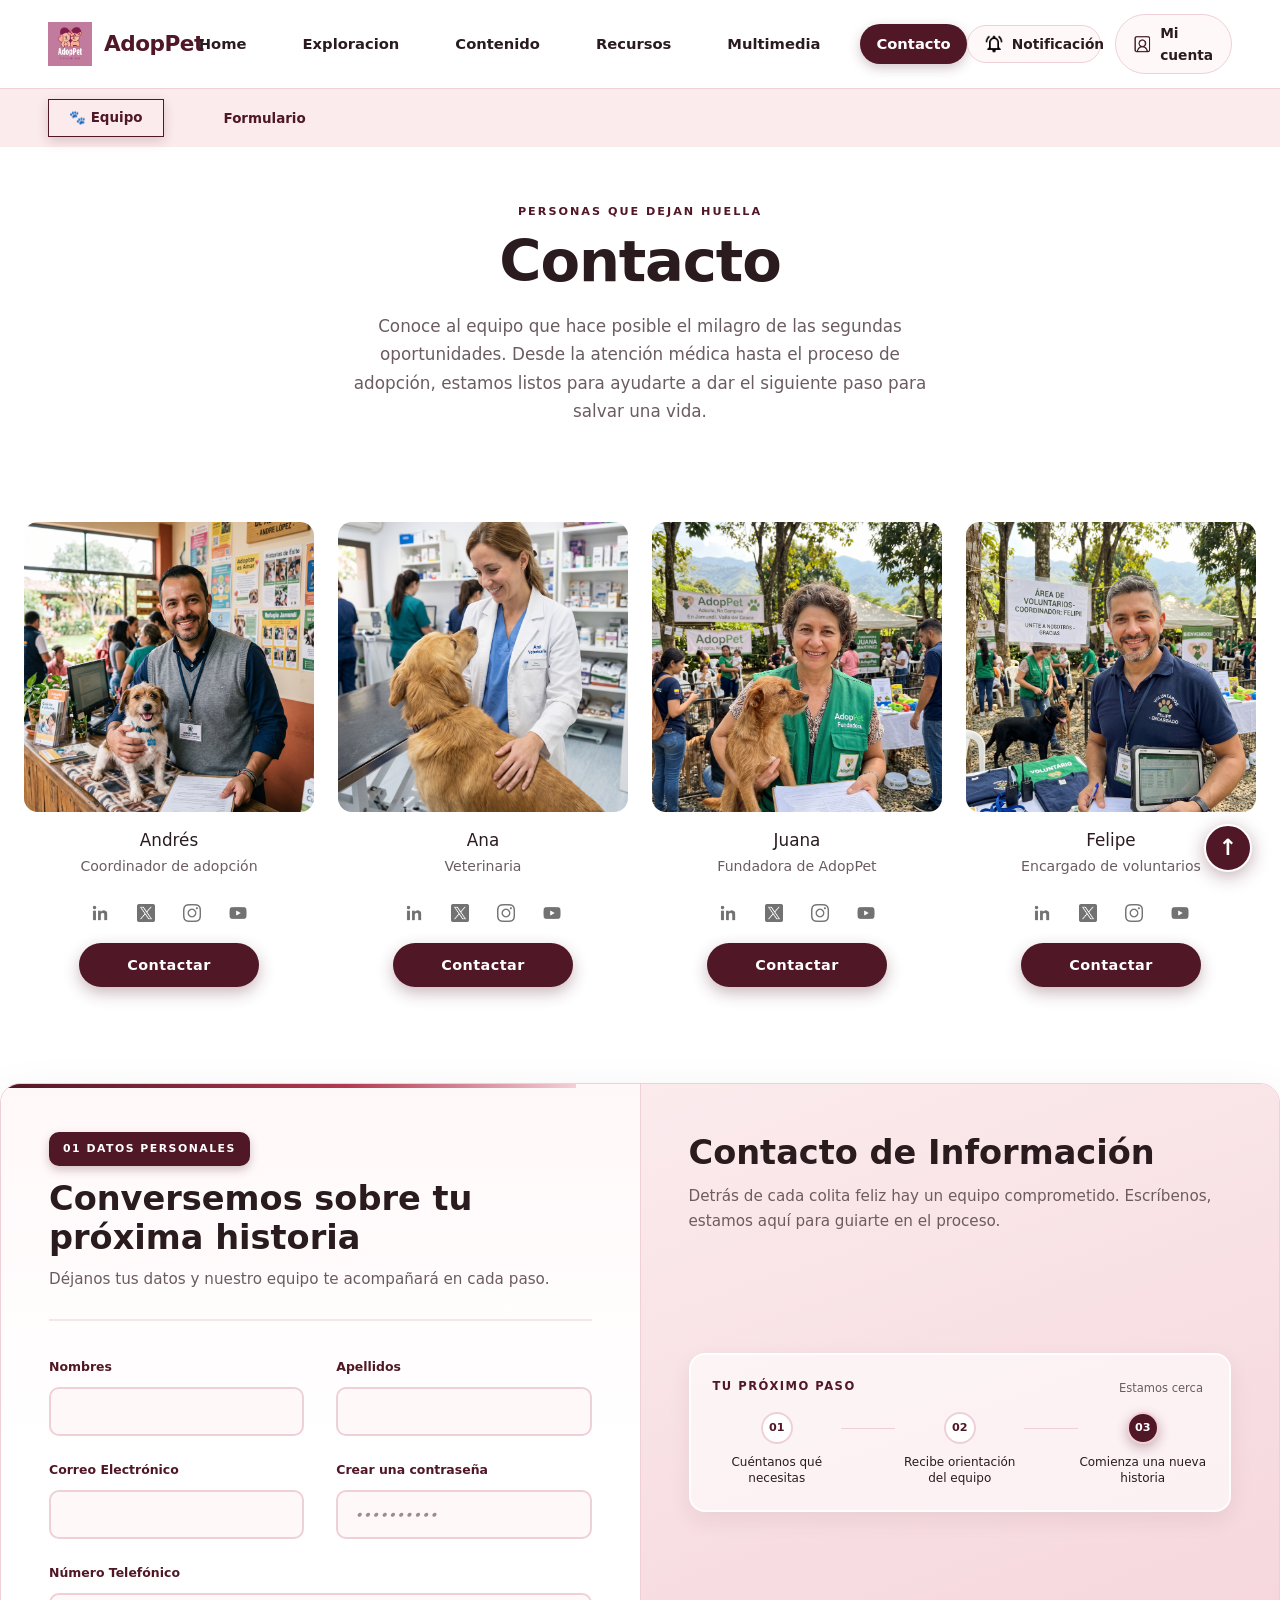
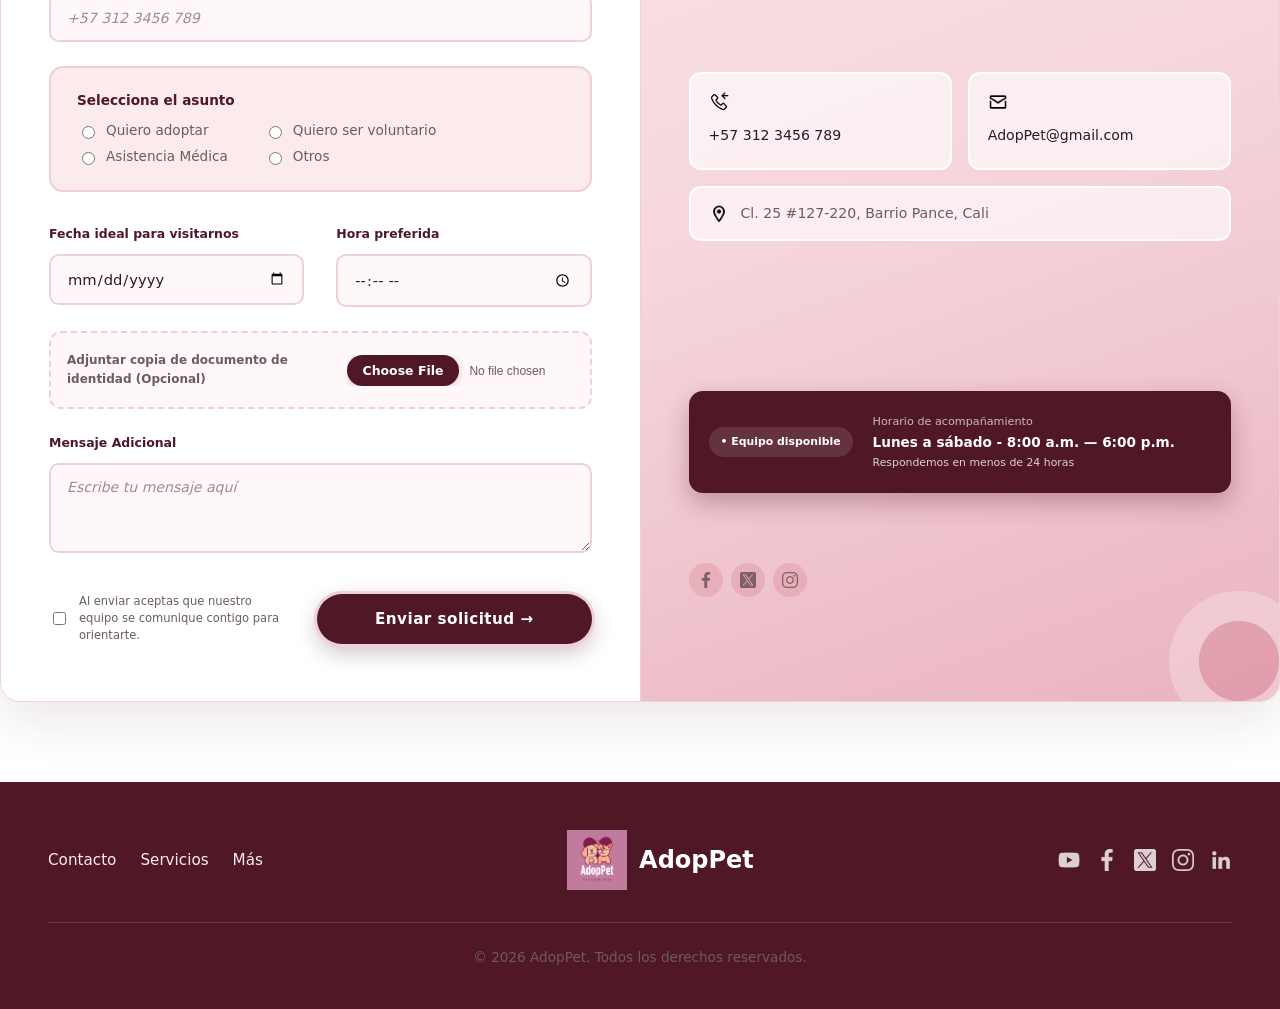
==== contacto.html @ 51d409a3 "Correccion en neavegacion secundaria" ====
<!DOCTYPE html>
<html lang="es">

<head>
    <meta charset="UTF-8">
    <meta name="viewport" content="width=device-width, initial-scale=1.0">
    <title>AdopPet - Contacto</title>

    <link rel="stylesheet" href="css/estilos.css">

    <link rel="stylesheet" href="css/contacto.css">
</head>

<body>

    <!-- ================= ENCABEZADO PRINCIPAL ================= -->
    <header id="encabezado-principal-contacto" class="encabezado-principal-multimedia">
        <!-- Contenedor logo -->
        <div id="contenedor-logo" class="contenedor-logo">
            <img src="image/AdopPet Logo.png" alt="Logotipo de AdopPet" class="logo-adopPet" id="logo-adopPet"
                width="48">
            <strong class="nombre-marca">AdopPet</strong>
        </div>

        <!-- Navegación de las páginas -->
        <nav id="navegacion-principal" class="navegacion-principal" aria-label="Navegación principal">
            <ul class="lista-nav">
                <li class="item-nav"><a href="index.html">Home</a></li>
                <li class="item-nav"><a href="exploracion.html">Exploracion</a></li>
                <li class="item-nav"><a href="contenido.html">Contenido</a></li>
                <li class="item-nav"><a href="recursos.html">Recursos</a></li>
                <li class="item-nav"><a href="multimedia.html">Multimedia</a></li>
                <li class="item-nav"><a href="contacto.html" class="activo" aria-current="page">Contacto</a></li>
            </ul>
        </nav>

        <!-- Contenedor Notificaciones y cuenta -->
        <div id="acciones-usuario" class="acciones-usuario">
            <a href="notificaciones.html" id="btn-notificaciones">
                <img src="image/icono notificacion.png" alt="Icono de notificaciones" id="icono-notificacion"
                    width="24">
                Notificación
            </a>
            <a href="cuenta.html" id="btn-cuenta">
                <img src="image/icono perfil.png" alt="Icono de mi cuenta" id="icono-cuenta" width="24">
                Mi cuenta
            </a>
        </div>
    </header>

    <!-- ================= CONTENIDO PRINCIPAL ================= -->
    <main>
        <!-- Navegación secundaria de la página -->
        <nav class="navegacion-secundaria" aria-label="Navegación de secciones de exploración">
            <ul>
                <li><a href="#equipo-contacto" class="activo">&#128062; Equipo</a></li>
                <li><a href="#contacto-principal">Formulario</a></li>
            </ul>
        </nav>


        <!-- Cabecera principal -->
        <section class="cabecera-contacto">
            <h1 class="titulo-principal" id="titulo-principal">Contacto</h1>
            <p class="descripcion-contacto">Conoce al equipo que hace posible el milagro de las segundas oportunidades.
                Desde la atención médica hasta el proceso de adopción, estamos listos para ayudarte a dar el siguiente
                paso para salvar una vida.</p>
        </section>

        <!-- Sección de la vista del equipo -->
        <section id="equipo-contacto" class="seccion-equipo">
            <h2>Nuestro Equipo</h2>
            <!-- Lista del equipo -->
            <ul class="lista-equipo">
                <!-- Miembro 1 -->
                <li class="item-miembro">
                    <article class="targeta-miembro">
                        <figure class="foto-miembro">
                            <img src="image/Fotografia Andre.jpg" alt="Fotografía de Andrés, Coordinador de adopción"
                                width="200">
                        </figure>
                        <h3 class="nombre-miembro">Andrés</h3>
                        <p class="cargo-miembro">Coordinador de adopción</p>
                        <nav class="redes-miebro" aria-label="Redes sociales de Andrés">
                            <ul class="lista-redes-miembro">
                                <li><a href="#" aria-label="LinkedIn de Andrés"><img src="image/linkedin.png"
                                            alt="LinkedIn" width="20"></a></li>
                                <li><a href="#" aria-label="X de Andrés"><img src="image/logo x.png" alt="X"
                                            width="20"></a></li>
                                <li><a href="#" aria-label="Instagram de Andrés"><img src="image/logo instagram.png"
                                            alt="Instagram" width="20"></a></li>
                                <li><a href="#" aria-label="YouTube de Andrés"><img src="image/youtube logo.png"
                                            alt="YouTube" width="20"></a></li>
                            </ul>
                        </nav>
                        <button type="button" class="btn-contactar">Contactar</button>
                    </article>
                </li>

                <!-- Miembro 2 -->
                <li class="item-miembro">
                    <article class="targeta-miembro">
                        <figure class="foto-miembro">
                            <img src="image/Fotografia ana.jpg" alt="Fotografía de Ana, Veterinaria" width="200">
                        </figure>
                        <h3 class="nombre-miembro">Ana</h3>
                        <p class="cargo-miembro">Veterinaria</p>
                        <nav class="redes-miebro" aria-label="Redes sociales de Ana">
                            <ul class="lista-redes-miembro">
                                <li><a href="#" aria-label="LinkedIn de Ana"><img src="image/linkedin.png"
                                            alt="LinkedIn" width="20"></a></li>
                                <li><a href="#" aria-label="X de Ana"><img src="image/logo x.png" alt="X"
                                            width="20"></a></li>
                                <li><a href="#" aria-label="Instagram de Ana"><img src="image/logo instagram.png"
                                            alt="Instagram" width="20"></a></li>
                                <li><a href="#" aria-label="YouTube de Ana"><img src="image/youtube logo.png"
                                            alt="YouTube" width="20"></a></li>
                            </ul>
                        </nav>
                        <button type="button" class="btn-contactar">Contactar</button>
                    </article>
                </li>

                <!-- Miembro 3 -->
                <li class="item-miembro">
                    <article class="targeta-miembro">
                        <figure class="foto-miembro">
                            <img src="image/Fotografia juana.jpg" alt="Fotografía de Juana, Fundadora de AdopPet"
                                width="200">
                        </figure>
                        <h3 class="nombre-miembro">Juana</h3>
                        <p class="cargo-miembro">Fundadora de AdopPet</p>
                        <nav class="redes-miebro" aria-label="Redes sociales de Juana">
                            <ul class="lista-redes-miembro">
                                <li><a href="#" aria-label="LinkedIn de Juana"><img src="image/linkedin.png"
                                            alt="LinkedIn" width="20"></a></li>
                                <li><a href="#" aria-label="X de Juana"><img src="image/logo x.png" alt="X"
                                            width="20"></a></li>
                                <li><a href="#" aria-label="Instagram de Juana"><img src="image/logo instagram.png"
                                            alt="Instagram" width="20"></a></li>
                                <li><a href="#" aria-label="YouTube de Juana"><img src="image/youtube logo.png"
                                            alt="YouTube" width="20"></a></li>
                            </ul>
                        </nav>
                        <button type="button" class="btn-contactar">Contactar</button>
                    </article>
                </li>

                <!-- Miembro 4 -->
                <li class="item-miembro">
                    <article class="targeta-miembro">
                        <figure class="foto-miembro">
                            <img src="image/Fotografia Felipe.jpg" alt="Fotografía de Felipe, Encargado de voluntarios"
                                width="200">
                        </figure>
                        <h3 class="nombre-miembro">Felipe</h3>
                        <p class="cargo-miembro">Encargado de voluntarios</p>
                        <nav class="redes-miebro" aria-label="Redes sociales de Felipe">
                            <ul class="lista-redes-miembro">
                                <li><a href="#" aria-label="LinkedIn de Felipe"><img src="image/linkedin.png"
                                            alt="LinkedIn" width="20"></a></li>
                                <li><a href="#" aria-label="X de Felipe"><img src="image/logo x.png" alt="X"
                                            width="20"></a></li>
                                <li><a href="#" aria-label="Instagram de Felipe"><img src="image/logo instagram.png"
                                            alt="Instagram" width="20"></a></li>
                                <li><a href="#" aria-label="YouTube de Felipe"><img src="image/youtube logo.png"
                                            alt="YouTube" width="20"></a></li>
                            </ul>
                        </nav>
                        <button type="button" class="btn-contactar">Contactar</button>
                    </article>
                </li>
            </ul>
        </section>

        <!-- Sección de formulario de contacto -->
        <section id="contacto-principal" class="seccion-contacto">
            <article class="columna-formulario">
                <div class="cabecera-form">
                    <span class="etiqueta-form">01 DATOS PERSONALES</span>
                    <h3>Conversemos sobre tu próxima historia</h3>
                    <p>Déjanos tus datos y nuestro equipo te acompañará en cada paso.</p>
                </div>

                <!-- Formulario -->
                <form action="#" method="POST" enctype="multipart/form-data">

                    <div class="form-grid-2">
                        <div class="form-grupo">
                            <label for="nombres">Nombres</label>
                            <input type="text" id="nombres" name="nombres" required>
                        </div>
                        <div class="form-grupo">
                            <label for="apellidos">Apellidos</label>
                            <input type="text" id="apellidos" name="apellidos" required>
                        </div>
                    </div>

                    <div class="form-grid-2">
                        <div class="form-grupo">
                            <label for="correo">Correo Electrónico</label>
                            <input type="email" id="correo" name="correo" required>
                        </div>
                        <div class="form-grupo">
                            <label for="clave">Crear una contraseña</label>
                            <input type="password" id="clave" name="clave" placeholder="••••••••••">
                        </div>
                    </div>

                    <div class="form-grupo">
                        <label for="telefono">Número Telefónico</label>
                        <input type="tel" id="telefono" name="telefono" placeholder="+57 312 3456 789">
                    </div>

                    <div class="form-grupo">
                        <label>Selecciona el asunto</label>
                        <div class="radio-grid">
                            <label class="radio-label"><input type="radio" name="asunto" value="adoptar"> Quiero
                                adoptar</label>
                            <label class="radio-label"><input type="radio" name="asunto" value="voluntario"> Quiero ser
                                voluntario</label>
                            <label class="radio-label"><input type="radio" name="asunto" value="medica"> Asistencia
                                Médica</label>
                            <label class="radio-label"><input type="radio" name="asunto" value="otros"> Otros</label>
                        </div>
                    </div>

                    <div class="form-grid-2">
                        <div class="form-grupo">
                            <label for="fecha_visita">Fecha ideal para visitarnos</label>
                            <input type="date" id="fecha_visita" name="fecha_visita">
                        </div>
                        <div class="form-grupo">
                            <label for="hora_visita">Hora preferida</label>
                            <input type="time" id="hora_visita" name="hora_visita">
                        </div>
                    </div>

                    <div class="form-grupo archivo-grupo">
                        <label for="documento">Adjuntar copia de documento de identidad (Opcional)</label>
                        <input type="file" id="documento" name="documento" accept="image/*,.pdf">
                    </div>

                    <div class="form-grupo">
                        <label for="mensaje">Mensaje Adicional</label>
                        <textarea id="mensaje" name="mensaje" rows="3" placeholder="Escribe tu mensaje aquí"></textarea>
                    </div>

                    <div class="acciones-formulario">
                        <label class="terminos-label">
                            <input type="checkbox" id="terminos" name="terminos" required>
                            Al enviar aceptas que nuestro equipo se comunique contigo para orientarte.
                        </label>
                        <button type="submit" class="btn-enviar">Enviar solicitud &rarr;</button>
                    </div>
                </form>
            </article>

            <!-- Contacto de información -->
            <aside class="columna-info-contacto">
                <h3 class="titulo-info">Contacto de Información</h3>
                <p class="texto-info">Detrás de cada colita feliz hay un equipo comprometido. Escríbenos, estamos aquí
                    para guiarte en el proceso.</p>

                <!-- Tarjeta Tu Próximo Paso según mockup -->
                <div class="tarjeta-pasos">
                    <span class="subtitulo-pasos">TU PRÓXIMO PASO</span>
                    <div class="linea-pasos">
                        <div class="paso">
                            <span class="numero-paso">01</span>
                            <p class="desc-paso">Cuéntanos qué necesitas</p>
                        </div>
                        <div class="conector-paso"></div>
                        <div class="paso">
                            <span class="numero-paso">02</span>
                            <p class="desc-paso">Recibe orientación del equipo</p>
                        </div>
                        <div class="conector-paso"></div>
                        <div class="paso paso-activo">
                            <span class="numero-paso">03</span>
                            <p class="desc-paso">Comienza una nueva historia</p>
                        </div>
                    </div>
                </div>

                <!-- Lista de datos -->
                <ul class="lista-datos-contacto">
                    <li>
                        <img src="image/icono-llamada.png" alt="Teléfono" width="30">
                        +57 312 3456 789
                    </li>
                    <li>
                        <img src="image/icono-correo.png" alt="Correo" width="30">
                        AdopPet@gmail.com
                    </li>
                    <li class="ubicacion-completa"><img src="image/icono-ubicacion.png" alt="Ubicación" width="24"> Cl.
                        25 #127-220, Barrio Pance, Cali</li>
                </ul>

                <!-- Banner de Horario según mockup -->
                <div class="banner-horario">
                    <div class="icono-horario">🕒</div>
                    <div class="info-horario">
                        <span class="estado-horario">• Equipo disponible</span>
                        <strong>Horario de acompañamiento</strong>
                        <p>Lunes a sábado - 8:00 a.m. — 6:00 p.m.<br><small>Respondemos en menos de 24 horas</small></p>
                    </div>
                </div>

                <nav class="redes-contacto" aria-label="Redes sociales de contacto">
                    <ul class="lista-redes-pequena">
                        <li><a href="#" aria-label="Facebook"><img src="image/icono facebook.png" alt="Facebook"
                                    width="24"></a></li>
                        <li><a href="#" aria-label="X"><img src="image/logo x.png" alt="X" width="24"></a></li>
                        <li><a href="#" aria-label="Instagram"><img src="image/logo instagram.png" alt="Instagram"
                                    width="24"></a></li>
                    </ul>
                </nav>
            </aside>

        </section>
    </main>

    <!-- ================= PIE DE PÁGINA ================= -->
    <footer class="pie-de-pagina">
        <div class="contenedor-pie">
            <nav class="enlaces-pie" aria-label="Enlaces del pie de página">
                <ul>
                    <li><a href="contacto.html">Contacto</a></li>
                    <li><a href="servicios.html">Servicios</a></li>
                    <li><a href="#">Más</a></li>
                </ul>
            </nav>

            <div class="logo-pie">
                <img src="image/AdopPet Logo.png" alt="Logotipo AdopPet" width="60">
                <a href="index.html">AdopPet</a>
            </div>

            <nav class="redes-sociales" aria-label="Redes sociales">
                <ul>
                    <li><a href="https://youtube.com" target="_blank" aria-label="YouTube"><img
                                src="image/youtube logo.png" alt="YouTube" width="24"></a></li>
                    <li><a href="https://facebook.com" target="_blank" aria-label="Facebook"><img
                                src="image/icono facebook.png" alt="Facebook" width="24"></a></li>
                    <li><a href="https://twitter.com" target="_blank" aria-label="Twitter"><img src="image/logo x.png"
                                alt="Twitter" width="24"></a></li>
                    <li><a href="https://instagram.com" target="_blank" aria-label="Instagram"><img
                                src="image/logo instagram.png" alt="Instagram" width="24"></a></li>
                    <li><a href="https://linkedin.com" target="_blank" aria-label="LinkedIn"><img
                                src="image/linkedin.png" alt="LinkedIn" width="24"></a></li>
                </ul>
            </nav>
        </div>

        <div class="derechos-autor">
            <p><small>&copy; 2026 AdopPet. Todos los derechos reservados.</small></p>
        </div>
    </footer>
    <!-- Enlace fijo para volver arriba -->

    <a href="#titulo-principal" id="volver-arriba" class="btn-volver-arriba" aria-label="Volver arriba">&uarr;</a>

</body>

</html>
---- css/estilos.css ----
/* ==========================================================================
   ADOPPET - HOJA DE ESTILOS GENERAL (estilos.css)
   Laboratorio No. 2 - Fundamentos Web UNIAJC
   Estructura general obligatoria:
     1. Reset y estilos base
     2. Tipografa
     3. Estructura comn: header, nav y footer
     4. Maquetacin comn
     5. Componentes comunes: tarjetas, botones, tablas y formularios
     6. Estados e interacciones globales
     7. Animaciones globales
   ========================================================================== */

/* ===== 1. RESET Y ESTILOS BASE ===== */
:root {
    /* Paleta Institucional AdopPet */
    --color-primario: #501726;
    --color-primario-hover: #6e1e34;
    --color-secundario: #fbebed;
    --color-secundario-alt: #f4cfd7;
    --color-acento: #b33951;
    --color-texto: #2a1b1f;
    --color-texto-muted: #6b5c60;
    --color-borde: #eed0d6;
    --color-borde-suave: #f7e6e9;
    --color-blanco: #ffffff;
    --color-fondo-suave: #fff8f9;

    /* Tipografa */
    --fuente-principal: system-ui, -apple-system, "Segoe UI", Roboto, "Helvetica Neue", Arial, sans-serif;

    /* Radios y bordes */
    --radio-suave: 12px;
    --radio-tarjeta: 20px;
    --radio-pill: 50px;

    /* Sombras suaves */
    --sombra-suave: 0 4px 16px rgba(80, 23, 38, 0.06);
    --sombra-tarjeta: 0 8px 24px rgba(80, 23, 38, 0.08);
    --sombra-hover: 0 14px 32px rgba(80, 23, 38, 0.16);

    /* Transicin base */
    --transicion-base: 0.3s ease;
}

/* Box-sizing global obligatorio (Requisito 5.2) */
*,
*::before,
*::after {
    box-sizing: border-box;
}

/* Previene scrollbar horizontal sin romper position: sticky (Requisito 5.4) */
html {
    overflow-x: hidden;
    scroll-behavior: smooth;
}

section[id],
article[id] {
    scroll-margin-top: 135px;
    /* Altura suficiente para cubrir Header + Nav secundaria */
}

body {
    margin: 0;
    padding: 0;
    font-family: var(--fuente-principal);
    font-size: 16px;
    line-height: 1.6;
    color: var(--color-texto);
    background-color: var(--color-blanco);
    -webkit-font-smoothing: antialiased;
}

/* Elementos multimedia sin desbordar (Requisito 5.5) */
img,
video,
iframe {
    max-width: 100%;
    height: auto;
    display: block;
}

a {
    color: inherit;
    text-decoration: none;
    transition: color 0.25s ease;
}

ul,
ol {
    list-style: none;
    padding: 0;
    margin: 0;
}

figure {
    margin: 0;
}

/* ===== 2. TIPOGRAFA ===== */
h1,
h2,
h3,
h4,
h5,
h6 {
    margin: 0;
    font-family: var(--fuente-principal);
    color: var(--color-primario);
    font-weight: 700;
    line-height: 1.25;
}

h1 {
    font-size: 2.2rem;
    font-weight: 800;
}

h2 {
    font-size: 1.75rem;
    font-weight: 800;
}

h3 {
    font-size: 1.35rem;
    font-weight: 700;
}

h4 {
    font-size: 1.1rem;
    font-weight: 700;
}

p {
    margin: 0 0 16px;
    color: var(--color-texto);
}

small {
    font-size: 0.85rem;
    color: var(--color-texto-muted);
}

/* Control de desbordamiento en textos extensos (Requisito 5.5) */
p,
a,
span,
li,
h1,
h2,
h3,
h4 {
    overflow-wrap: break-word;
}

/* Primera letra decorativa para bloques de texto (Requisito 5.7) */
.texto-destacado::first-letter,
article p:first-of-type::first-letter {
    font-size: 1.35em;
    font-weight: 700;
    color: var(--color-primario);
}

/* ===== 3. ESTRUCTURA COMN: HEADER, NAV Y FOOTER ===== */

/* Encabezado fijo superior sticky con z-index (Requisito 5.4) */
header.encabezado-principal-multimedia,
header.encabezado-principal,
header#encabezado-principal-contenido,
header#encabezado-principal-recursos,
header#encabezado-principal-multimedia,
header#encabezado-principal-contacto,
header {
    position: sticky;
    top: 0;
    z-index: 100;
    background-color: rgba(255, 255, 255, 0.96);
    backdrop-filter: blur(8px);
    border-bottom: 1.5px solid var(--color-borde);
    display: flex;
    justify-content: space-between;
    align-items: center;
    padding: 14px 48px;
    transition: box-shadow 0.3s ease;
}

/* Contenedor de Logo */
.contenedor-logo {
    display: flex;
    align-items: center;
    gap: 12px;
}

.logo-adopPet {
    width: 44px;
    height: auto;
    object-fit: contain;
    transition: transform 0.3s ease;
}

.contenedor-logo:hover .logo-adopPet {
    transform: rotate(-6deg) scale(1.05);
}

.nombre-marca {
    font-size: 1.35rem;
    font-weight: 800;
    color: var(--color-primario);
    letter-spacing: -0.5px;
}

/* Navegacin Principal en Fila con gap (Requisito 5.3) */
.navegacion-principal .lista-nav {
    display: flex;
    align-items: center;
    gap: 24px;
    list-style: none;
    margin: 0;
    padding: 0;
}

.item-nav a {
    display: inline-block;
    padding: 8px 16px;
    font-size: 0.92rem;
    font-weight: 600;
    color: var(--color-texto);
    border-radius: var(--radio-pill);
    transition: color 0.25s ease, background-color 0.25s ease, transform 0.2s ease;
}

.item-nav a:hover,
.item-nav a:focus-visible {
    color: var(--color-primario);
    background-color: var(--color-secundario);
    transform: translateY(-1px);
}

/* Indicador visual de la pgina actual (Requisito 5.6) */
.item-nav a.activo {
    color: var(--color-blanco);
    background-color: var(--color-primario);
    box-shadow: 0 4px 12px rgba(80, 23, 38, 0.25);
}

/* Acciones de Usuario (Notificacin y Perfil) */
.acciones-usuario {
    display: flex;
    align-items: center;
    gap: 14px;
}

.acciones-usuario a {
    display: inline-flex;
    align-items: center;
    gap: 8px;
    font-size: 0.86rem;
    font-weight: 600;
    color: var(--color-texto);
    padding: 7px 16px;
    border-radius: var(--radio-pill);
    border: 1px solid var(--color-borde);
    background-color: var(--color-fondo-suave);
    transition: all 0.25s ease;
}

.acciones-usuario a:hover,
.acciones-usuario a:focus-visible {
    color: var(--color-primario);
    border-color: var(--color-acento);
    background-color: var(--color-secundario);
    transform: translateY(-2px);
    box-shadow: 0 4px 12px rgba(80, 23, 38, 0.1);
}

.acciones-usuario img {
    width: 20px;
    height: 20px;
    object-fit: contain;
}

/* Navegacin Secundaria Generalizada (Exploracin, Contenido, Recursos, Multimedia) */
.navegacion-secundaria {
    position: sticky;
    top: 72px;
    z-index: 90;
    background: var(--color-secundario);
    /* Cambiado a color sólido */
    /* border-bottom: 1.5px solid var(--color-borde); ELIMINAR ESTA LÍNEA */
    padding: 10px 48px;
    box-shadow: none;
    /* Eliminar sombra para que se fusione con el hero */
}

.navegacion-secundaria ul {
    list-style: none;
    display: flex;
    align-items: center;
    gap: 40px;
    padding: 0;
    margin: 0;
    flex-wrap: wrap;
}

.navegacion-secundaria li {
    margin: 0;
    padding: 0;
}

.navegacion-secundaria a {
    background-color: linear-gradient(180deg, var(--color-secundario) 0%, var(--color-fondo-suave) 100%);
    color: var(--color-primario);
    border-color: var(--color-primario);
    padding: 7px 20px;
    font-size: 0.84rem;
    font-weight: 700;
    text-decoration: none;
    transition: background-color 0.25s ease, color 0.25s ease, border-color 0.25s ease, transform 0.2s ease, box-shadow 0.2s ease;
}

.navegacion-secundaria a:hover,
.navegacion-secundaria a:focus-visible {
    color: var(--color-primario);
    border: 1.5px solid var(--color-borde);
    transform: translateY(-2px);
}

.navegacion-secundaria a.activo {
    background-color: linear-gradient(180deg, var(--color-secundario) 0%, var(--color-fondo-suave) 100%);
    color: var(--color-primario);
    border-color: var(--color-primario);
    box-shadow: 0 4px 12px rgba(80, 23, 38, 0.18);
    display: inline-block;
    padding: 7px 20px;
    font-size: 0.84rem;
    font-weight: 700;
    text-decoration: none;
    border: 1.5px solid var(--color-primario);
    transition: background-color 0.25s ease, color 0.25s ease, border-color 0.25s ease, transform 0.2s ease, box-shadow 0.2s ease;
}

.navegacion-secundaria a:active {
    transform: translateY(0);
}

/* Migas de Pan Comn */
.migas-de-pan {
    padding: 12px 48px;
    background-color: var(--color-fondo-suave);
    border-bottom: 1px solid var(--color-borde);
}

.migas-de-pan ul {
    list-style: none;
    display: flex;
    flex-wrap: wrap;
    align-items: center;
    gap: 8px;
    padding: 0;
    margin: 0;
}

.migas-de-pan li {
    font-size: 0.82rem;
    color: var(--color-texto-muted);
}

.migas-de-pan li a {
    color: var(--color-acento);
    text-decoration: none;
    transition: color 0.25s ease;
}

.migas-de-pan li a:hover,
.migas-de-pan li a:focus-visible {
    color: var(--color-primario);
    text-decoration: underline;
}

.migas-de-pan li+li::before {
    content: "/";
    margin-right: 8px;
    color: var(--color-borde);
}

.migas-de-pan li[aria-current="page"] {
    color: var(--color-primario);
    font-weight: 700;
}

/* Pie de Pgina Compartido (Footer) */
footer.pie-de-pagina {
    background-color: var(--color-primario);
    color: var(--color-blanco);
    padding: 48px 48px 24px;
    margin-top: auto;
}

.contenedor-pie {
    max-width: 1280px;
    margin: 0 auto;
    display: flex;
    justify-content: space-between;
    align-items: center;
    flex-wrap: wrap;
    gap: 24px;
    padding-bottom: 32px;
    border-bottom: 1px solid rgba(255, 255, 255, 0.15);
}

.enlaces-pie ul {
    display: flex;
    gap: 24px;
}

.enlaces-pie a {
    color: var(--color-secundario);
    font-size: 0.95rem;
    transition: color 0.25s ease;
}

.enlaces-pie a:hover,
.enlaces-pie a:focus-visible {
    color: var(--color-blanco);
    text-decoration: underline;
}

.logo-pie {
    display: flex;
    align-items: center;
    gap: 12px;
}

.logo-pie a {
    font-size: 1.5rem;
    font-weight: 800;
    color: var(--color-blanco);
}

.redes-sociales ul {
    display: flex;
    gap: 16px;
    align-items: center;
}

.redes-sociales img {
    width: 22px;
    height: 22px;
    filter: brightness(0) invert(1);
    opacity: 0.8;
    transition: opacity 0.25s ease, transform 0.25s ease;
}

.redes-sociales a:hover img,
.redes-sociales a:focus-visible img {
    opacity: 1;
    transform: translateY(-2px);
}

.derechos-autor {
    text-align: center;
    padding-top: 24px;
    color: rgba(255, 255, 255, 0.65);
    font-size: 0.85rem;
}

/* Enlace Fijo "Volver Arriba" (Requisito 5.4) */
#volver-arriba,
.btn-volver-arriba {
    position: fixed;
    bottom: 28px;
    right: 28px;
    z-index: 99;
    width: 48px;
    height: 48px;
    border-radius: 50%;
    background-color: var(--color-primario);
    color: var(--color-blanco);
    display: flex;
    align-items: center;
    justify-content: center;
    font-size: 1.4rem;
    font-weight: bold;
    box-shadow: 0 4px 18px rgba(80, 23, 38, 0.35);
    border: 2px solid var(--color-blanco);
    cursor: pointer;
    transition: transform 0.25s ease, background-color 0.25s ease, box-shadow 0.25s ease;
}

#volver-arriba:hover,
.btn-volver-arriba:hover,
#volver-arriba:focus-visible,
.btn-volver-arriba:focus-visible {
    background-color: var(--color-primario-hover);
    transform: translateY(-4px) scale(1.05);
    box-shadow: 0 8px 24px rgba(80, 23, 38, 0.5);
}

/* ===== 4. MAQUETACIN COMN ===== */

/* Scroll margin para navegacin fluida por anclajes */
section[id],
article[id] {
    scroll-margin-top: 96px;
}

main,
main.contenido-principal {
    display: block;
    min-height: 70vh;
}

/* Contenedor de tablas con desbordamiento horizontal seguro (Requisito 5.5) */
.contenedor-tabla,
.seccion-tabla {
    width: 100%;
    overflow-x: auto;
    border-radius: var(--radio-suave);
}

/* Contenedor genrico para videos e iframes */
.contenedor-video {
    position: relative;
    overflow: hidden;
    border-radius: var(--radio-tarjeta);
}

.contenedor-video video,
.contenedor-video iframe {
    width: 100%;
    height: 100%;
    object-fit: cover;
    border: none;
}

/* Etiquetas flotantes en posicionamiento absoluto (Requisito 5.4) */
.etiqueta-flotante,
.etiqueta-destacado {
    position: absolute;
    background-color: var(--color-primario);
    color: var(--color-blanco);
    border-radius: var(--radio-pill);
    padding: 4px 14px;
    font-size: 0.75rem;
    font-weight: 800;
    letter-spacing: 0.05em;
    z-index: 2;
    box-shadow: 0 2px 8px rgba(0, 0, 0, 0.25);
}

/* ===== 5. COMPONENTES COMUNES: TARJETAS, BOTONES, TABLAS Y FORMULARIOS ===== */

/* Botn Primario y Acciones Principales Reutilizables */
.boton-primario,
.btn-enviar,
.btn-contactar,
.btn-ver-mas {
    display: inline-flex;
    align-items: center;
    justify-content: center;
    gap: 8px;
    padding: 12px 32px;
    border-radius: var(--radio-pill);
    background-color: var(--color-primario);
    color: var(--color-blanco);
    font-family: var(--fuente-principal);
    font-size: 0.92rem;
    font-weight: 700;
    letter-spacing: 0.03em;
    border: none;
    cursor: pointer;
    box-shadow: 0 4px 16px rgba(80, 23, 38, 0.2);
    transition: background-color 0.25s ease, transform 0.2s ease, box-shadow 0.25s ease;
}

.boton-primario:hover,
.btn-enviar:hover,
.btn-contactar:hover,
.btn-ver-mas:hover,
.boton-primario:focus-visible,
.btn-enviar:focus-visible,
.btn-contactar:focus-visible,
.btn-ver-mas:focus-visible {
    background-color: var(--color-primario-hover);
    transform: translateY(-2px);
    box-shadow: 0 8px 24px rgba(80, 23, 38, 0.35);
}

/* Botn Secundario y de Limpieza */
.boton-secundario,
.btn-limpiar {
    display: inline-flex;
    align-items: center;
    justify-content: center;
    gap: 8px;
    padding: 12px 28px;
    border-radius: var(--radio-pill);
    background-color: var(--color-secundario);
    color: var(--color-primario);
    font-family: var(--fuente-principal);
    font-size: 0.92rem;
    font-weight: 700;
    border: 1.5px solid var(--color-borde);
    cursor: pointer;
    transition: background-color 0.25s ease, border-color 0.25s ease, transform 0.2s ease;
}

.boton-secundario:hover,
.btn-limpiar:hover,
.boton-secundario:focus-visible,
.btn-limpiar:focus-visible {
    background-color: var(--color-secundario-alt);
    border-color: var(--color-acento);
    transform: translateY(-2px);
}

/* Botn con Borde (Outline) */
.boton-borde {
    display: inline-flex;
    align-items: center;
    justify-content: center;
    padding: 8px 22px;
    border-radius: var(--radio-pill);
    border: 1.5px solid var(--color-primario);
    color: var(--color-primario);
    background-color: transparent;
    font-family: var(--fuente-principal);
    font-size: 0.84rem;
    font-weight: 700;
    cursor: pointer;
    transition: background-color 0.25s ease, color 0.25s ease, transform 0.2s ease;
}

.boton-borde:hover,
.boton-borde:focus-visible {
    background-color: var(--color-primario);
    color: var(--color-blanco);
    transform: translateY(-2px);
}

/* Tabla Comn de Datos */
.tabla-datos {
    width: 100%;
    border-collapse: separate;
    border-spacing: 0;
    background-color: var(--color-blanco);
    border: 1.5px solid var(--color-borde);
    border-radius: var(--radio-suave);
    overflow: hidden;
    box-shadow: var(--sombra-suave);
}

.tabla-datos thead {
    background-color: var(--color-secundario);
}

.tabla-datos th {
    padding: 14px 18px;
    font-size: 0.85rem;
    font-weight: 800;
    color: var(--color-primario);
    text-transform: uppercase;
    letter-spacing: 0.04em;
    text-align: left;
    border-bottom: 2px solid var(--color-borde);
}

.tabla-datos tbody tr {
    transition: background-color 0.2s ease;
}

/* Alternancia de filas con nth-child (Requisito 5.6) */
.tabla-datos tbody tr:nth-child(even) {
    background-color: var(--color-fondo-suave);
}

.tabla-datos tbody tr:hover {
    background-color: var(--color-secundario-alt);
}

.tabla-datos td {
    padding: 13px 18px;
    font-size: 0.88rem;
    color: var(--color-texto);
    border-bottom: 1px solid var(--color-borde);
    vertical-align: top;
    line-height: 1.5;
}

.tabla-datos tbody tr:last-child td {
    border-bottom: none;
}

.tabla-datos td:first-child {
    font-weight: 700;
    color: var(--color-primario);
}

/* Paginacin Comn de Tablas */
.paginacion-tabla {
    display: flex;
    align-items: center;
    gap: 6px;
    margin: 18px 0;
    flex-wrap: wrap;
}

.paginacion-tabla a,
.paginacion-tabla span {
    display: inline-flex;
    align-items: center;
    justify-content: center;
    min-width: 36px;
    height: 36px;
    padding: 0 10px;
    border-radius: 8px;
    font-size: 0.82rem;
    font-weight: 700;
    color: var(--color-primario);
    background-color: var(--color-blanco);
    border: 1.5px solid var(--color-borde);
    text-decoration: none;
    transition: background-color 0.2s ease, color 0.2s ease, border-color 0.2s ease;
}

.paginacion-tabla a:hover,
.paginacion-tabla a:focus-visible {
    background-color: var(--color-secundario-alt);
    border-color: var(--color-acento);
}

.paginacion-tabla .activo {
    background-color: var(--color-primario);
    color: var(--color-blanco);
    border-color: var(--color-primario);
}

.paginacion-tabla span {
    border: none;
    background: transparent;
    color: var(--color-texto-muted);
}

/* Controles de Formulario Generales */
label {
    display: block;
    font-size: 0.86rem;
    font-weight: 700;
    color: var(--color-primario);
    margin-bottom: 6px;
}

input[type="text"],
input[type="email"],
input[type="password"],
input[type="tel"],
input[type="date"],
select,
textarea {
    width: 100%;
    padding: 12px 16px;
    border: 1.5px solid var(--color-borde);
    border-radius: var(--radio-suave);
    background-color: var(--color-fondo-suave);
    font-family: var(--fuente-principal);
    font-size: 0.92rem;
    color: var(--color-texto);
    transition: border-color 0.25s ease, box-shadow 0.25s ease, background-color 0.25s ease;
}

/* Estilizacin de ::placeholder (Requisito 5.7) */
::placeholder {
    color: #9d8b8f;
    font-style: italic;
    font-size: 0.88rem;
}

textarea {
    resize: vertical;
    min-height: 110px;
}

/* ===== 6. ESTADOS E INTERACCIONES GLOBALES ===== */

/* Feedback activo :active en botones (Requisito 5.6) */
button:active,
.boton-primario:active,
.boton-secundario:active,
.boton-borde:active,
.btn-enviar:active,
.btn-limpiar:active,
.btn-contactar:active,
.btn-ver-mas:active {
    transform: translateY(1px) scale(0.98);
}

/* Foco accesible :focus-visible (Requisito 5.6) */
a:focus-visible,
button:focus-visible,
input:focus-visible,
select:focus-visible,
textarea:focus-visible {
    outline: 3px solid var(--color-primario);
    outline-offset: 3px;
}

/* Estados de formulario :focus, :valid, :invalid (Requisito 5.6) */
input:focus,
select:focus,
textarea:focus {
    outline: none;
    border-color: var(--color-primario);
    background-color: var(--color-blanco);
    box-shadow: 0 0 0 4px rgba(80, 23, 38, 0.14);
}

input:required {
    border-left: 4px solid var(--color-primario);
}

input:valid:not(:placeholder-shown) {
    border-color: #2e7d32;
}

input:invalid:not(:placeholder-shown) {
    border-color: #c62828;
}

/* ===== 7. ANIMACIONES GLOBALES ===== */

@keyframes fadeSlideUp {
    from {
        opacity: 0;
        transform: translateY(32px);
    }

    to {
        opacity: 1;
        transform: translateY(0);
    }
}

@keyframes fadeInDown {
    from {
        opacity: 0;
        transform: translateY(-24px);
    }

    to {
        opacity: 1;
        transform: translateY(0);
    }
}

@keyframes slideInLeft {
    from {
        opacity: 0;
        transform: translateX(-40px);
    }

    to {
        opacity: 1;
        transform: translateX(0);
    }
}

@keyframes slideInRight {
    from {
        opacity: 0;
        transform: translateX(40px);
    }

    to {
        opacity: 1;
        transform: translateX(0);
    }
}

@keyframes pulsoBoton {

    0%,
    100% {
        box-shadow: 0 0 0 0 rgba(80, 23, 38, 0.35);
    }

    50% {
        box-shadow: 0 0 0 10px rgba(80, 23, 38, 0);
    }
}

@keyframes pulsePlay {

    0%,
    100% {
        transform: translate(-50%, -50%) scale(1);
        box-shadow: 0 0 0 0 rgba(255, 255, 255, 0.65);
    }

    50% {
        transform: translate(-50%, -50%) scale(1.08);
        box-shadow: 0 0 0 16px rgba(255, 255, 255, 0);
    }
}
---- css/contacto.css ----
/* ==========================================================================
   ADOPPET - ESTILOS ESPECÍFICOS DE CONTACTO (contacto.css)
   Laboratorio No. 2 - Maquetación y Formulario Avanzado con Flexbox
   ========================================================================== */

.btn-Equipo,
.btn-formulario {
    display: inline-block;
    padding: 8px 24px;
    font-size: 0.92rem;
    font-weight: 600;
    color: var(--color-primario);
    border-radius: var(--radio-pill);
    transition: all 0.3s ease;
}

.btn-Equipo:hover,
.btn-formulario:hover {
    background-color: var(--color-primario);
    color: var(--color-blanco);
    transform: translateY(-2px);
    box-shadow: 0 4px 12px rgba(80, 23, 38, 0.2);
}

#navegacion-secundaria-contacto {
    background: var(--color-blanco);
}

/* Cabecera de Contacto */
.cabecera-contacto {
    text-align: center;
    max-width: 640px;
    margin: 0 auto;
    padding: 56px 24px 32px;
}

.cabecera-contacto::before {
    content: "PERSONAS QUE DEJAN HUELLA";
    display: block;
    font-size: 0.7rem;
    font-weight: 700;
    letter-spacing: 2px;
    color: var(--color-primario);
    margin-bottom: 10px;
}

.cabecera-contacto .titulo-principal {
    font-size: 3.6rem;
    font-weight: 800;
    letter-spacing: -0.02em;
    line-height: 1.1;
    color: var(--color-texto);
}

.descripcion-contacto {
    font-size: 1.05rem;
    color: var(--color-texto-muted);
    line-height: 1.7;
    margin-top: 18px;
}

/* Sección Equipo */
.seccion-equipo {
    max-width: 1340px;
    margin: 0 auto;
    padding: 24px 24px 96px;
}

/* El mockup no muestra el título; se oculta visualmente pero sigue accesible */
.seccion-equipo h2 {
    position: absolute;
    width: 1px;
    height: 1px;
    margin: -1px;
    overflow: hidden;
    clip: rect(0 0 0 0);
    white-space: nowrap;
}

.lista-equipo {
    display: flex;
    flex-wrap: wrap;
    justify-content: center;
    gap: 24px;
    margin-top: 24px;
}

.item-miembro {
    flex: 1 1 260px;
    max-width: 304px;
}

/* Estilo de Tarjeta de Miembro: sin caja, solo foto y datos como en el mockup */
.targeta-miembro,
.tarjeta-miembro {
    width: 100%;
    background: transparent;
    display: flex;
    flex-direction: column;
    align-items: center;
    text-align: center;
}

/* Ajuste proporcional de la foto */
.foto-miembro {
    width: 100%;
    aspect-ratio: 1 / 1;
    height: auto;
    border-radius: 14px;
    overflow: hidden;
    margin: 0 0 18px;
    background-color: var(--color-secundario);
}

.foto-miembro img {
    width: 100%;
    height: 100%;
    object-fit: cover;
    transition: transform 0.5s ease;
}

.targeta-miembro:hover .foto-miembro img,
.tarjeta-miembro:hover .foto-miembro img {
    transform: scale(1.06);
}

.nombre-miembro {
    font-size: 1.05rem;
    font-weight: 500;
    color: var(--color-texto);
    margin-bottom: 4px;
}

.cargo-miembro {
    font-size: 0.88rem;
    color: var(--color-texto-muted);
    margin-bottom: 24px;
}

/* Anula la letra capital global de estilos.css en el cargo */
.targeta-miembro p:first-of-type::first-letter {
    font-size: inherit;
    font-weight: inherit;
    color: inherit;
}

.lista-redes-miembro {
    display: flex;
    justify-content: center;
    gap: 22px;
    margin-bottom: 18px;
}

.lista-redes-miembro a {
    display: flex;
    align-items: center;
    justify-content: center;
    width: 24px;
    height: 24px;
    background: transparent;
    transition: transform 0.3s ease, opacity 0.3s ease;
}

.lista-redes-miembro img {
    width: 18px;
    opacity: 0.55;
    filter: grayscale(1);
    transition: opacity 0.3s ease, filter 0.3s ease;
}

.lista-redes-miembro a:hover {
    transform: translateY(-2px);
}

.lista-redes-miembro a:hover img {
    opacity: 1;
    filter: none;
}

.btn-contactar {
    margin-top: auto;
    width: auto;
    min-width: 180px;
    padding: 14px 36px;
    border-radius: var(--radio-pill);
    background-color: var(--color-primario);
    color: var(--color-blanco);
    font-family: var(--fuente-principal);
    font-size: 0.9rem;
    font-weight: 600;
    border: none;
    cursor: pointer;
    box-shadow: 0 6px 16px rgba(80, 23, 38, 0.3);
    transition: background-color 0.25s ease, transform 0.2s ease, box-shadow 0.25s ease;
}

.btn-contactar:hover,
.btn-contactar:focus-visible {
    background-color: var(--color-primario-hover);
    transform: translateY(-2px);
    box-shadow: 0 10px 22px rgba(80, 23, 38, 0.38);
}

.btn-contactar:active {
    transform: translateY(0);
}

/* Contenedor principal de la seccion de contacto en dos columnas (Flexbox) */
.seccion-contacto {
    position: relative;
    display: flex;
    flex-direction: row;
    max-width: 1360px;
    margin: 0 auto 80px;
    background-color: var(--color-blanco);
    border: 1px solid var(--color-borde);
    border-radius: 20px;
    box-shadow: 0 20px 50px rgba(80, 23, 38, 0.1);
    overflow: hidden;
    padding: 0;
}

/* Línea de acento superior sobre la columna del formulario */
.seccion-contacto::before {
    content: "";
    position: absolute;
    top: 0;
    left: 0;
    width: 45%;
    height: 4px;
    background: linear-gradient(90deg, var(--color-primario), var(--color-acento) 60%, var(--color-secundario-alt));
}

/* Columna Formulario */
.columna-formulario {
    flex: 1;
    padding: 48px 48px 56px;
    background: linear-gradient(180deg, var(--color-fondo-suave) 0%, var(--color-blanco) 30%);
    border: none;
}

.cabecera-form {
    padding-bottom: 28px;
    margin-bottom: 36px;
    border-bottom: 2px solid var(--color-borde-suave);
}

.cabecera-form .etiqueta-form {
    display: inline-block;
    background-color: var(--color-primario);
    color: var(--color-blanco);
    font-size: 0.68rem;
    font-weight: 700;
    letter-spacing: 1.5px;
    padding: 8px 14px;
    border-radius: 10px;
    margin-bottom: 14px;
    box-shadow: 0 4px 10px rgba(80, 23, 38, 0.25);
}

.cabecera-form h3,
.columna-formulario h3 {
    font-size: 2.1rem;
    font-weight: 800;
    line-height: 1.15;
    color: var(--color-texto);
    margin-bottom: 10px;
}

.cabecera-form p {
    color: var(--color-texto-muted);
    margin: 0;
    font-size: 0.95rem;
}

.columna-formulario .cabecera-form p::first-letter {
    font-size: inherit;
    font-weight: inherit;
    color: inherit;
}

/* Grids del formulario */
.form-grid-2 {
    display: grid;
    grid-template-columns: 1fr 1fr;
    gap: 32px;
    margin-bottom: 0;
}

.form-grupo {
    margin-bottom: 24px;
}

.form-grupo label {
    display: block;
    font-size: 0.78rem;
    font-weight: 600;
    margin-bottom: 10px;
    color: var(--color-primario);
}

.columna-formulario input[type="text"],
.columna-formulario input[type="email"],
.columna-formulario input[type="password"],
.columna-formulario input[type="tel"],
.columna-formulario input[type="date"],
.columna-formulario input[type="time"],
.columna-formulario textarea {
    width: 100%;
    padding: 14px 16px;
    font-family: var(--fuente-principal);
    font-size: 0.92rem;
    color: var(--color-texto);
    background-color: var(--color-fondo-suave);
    border: 2px solid var(--color-borde);
    border-radius: 10px;
    transition: border-color 0.25s ease, background-color 0.25s ease, box-shadow 0.25s ease;
}

.columna-formulario input:focus,
.columna-formulario textarea:focus {
    outline: none;
    border-color: var(--color-acento);
    background-color: var(--color-blanco);
    box-shadow: 0 0 0 4px rgba(179, 57, 81, 0.12);
}

.columna-formulario textarea {
    min-height: 90px;
}

/* Estilo de radios: panel rosado del mockup */
.form-grupo:has(.radio-grid) {
    padding: 22px 26px;
    margin: 8px 0 32px;
    background-color: var(--color-secundario);
    border: 2px solid var(--color-borde);
    border-radius: 14px;
}

.form-grupo:has(.radio-grid) > label {
    color: var(--color-primario);
    font-size: 0.85rem;
    font-weight: 700;
    margin-bottom: 4px;
}

.radio-grid {
    display: grid;
    grid-template-columns: max-content max-content;
    column-gap: 36px;
    row-gap: 4px;
    margin-top: 8px;
}

.radio-grid .radio-label {
    display: flex;
    align-items: center;
    gap: 8px;
    margin: 0;
    font-weight: 400;
    font-size: 0.85rem;
    color: var(--color-texto-muted);
    cursor: pointer;
}

.radio-label input[type="radio"] {
    accent-color: var(--color-primario);
}

/* Adjuntar archivo: caja punteada con el botón a la derecha */
.archivo-grupo {
    display: flex;
    align-items: center;
    justify-content: space-between;
    gap: 16px;
    padding: 18px 16px;
    border: 2px dashed var(--color-borde);
    border-radius: 12px;
    background-color: var(--color-fondo-suave);
}

.archivo-grupo label {
    margin: 0;
    font-size: 0.75rem;
    color: var(--color-texto-muted);
}

.archivo-grupo input[type="file"] {
    max-width: 50%;
    font-size: 0.75rem;
    color: var(--color-texto-muted);
    text-align: right;
}

/* Estilo para el boton de adjuntar archivo segun mockup */
input[type="file"]::file-selector-button {
    padding: 8px 16px;
    border-radius: var(--radio-pill);
    background-color: var(--color-primario);
    color: var(--color-blanco);
    border: none;
    font-family: var(--fuente-principal);
    font-size: 0.78rem;
    font-weight: 700;
    cursor: pointer;
    margin-right: 10px;
    box-shadow: 0 2px 8px rgba(80, 23, 38, 0.2);
    transition: background-color 0.25s ease, transform 0.2s ease;
}

input[type="file"]::file-selector-button:hover {
    background-color: var(--color-primario-hover);
    transform: translateY(-1px);
}

/* Contenedor de botones del formulario de contacto */
.acciones-formulario {
    display: flex;
    align-items: center;
    justify-content: space-between;
    gap: 24px;
    margin-top: 32px;
}

.terminos-label {
    display: flex;
    align-items: center;
    gap: 10px;
    margin: 0;
    font-size: 0.72rem;
    font-weight: 400;
    color: var(--color-texto-muted);
    max-width: 45%;
    line-height: 1.5;
}

.terminos-label input[type="checkbox"] {
    accent-color: var(--color-primario);
    flex-shrink: 0;
}

.btn-enviar {
    display: inline-flex;
    align-items: center;
    justify-content: center;
    flex: 0 1 280px;
    padding: 16px 40px;
    border-radius: var(--radio-pill);
    background-color: var(--color-primario);
    color: var(--color-blanco);
    font-family: var(--fuente-principal);
    font-size: 0.95rem;
    font-weight: 700;
    border: none;
    cursor: pointer;
    box-shadow: 0 0 0 3px var(--color-borde), 0 8px 22px rgba(80, 23, 38, 0.28);
    transition: background-color 0.25s ease, transform 0.2s ease, box-shadow 0.25s ease;
}

.btn-enviar:hover,
.btn-enviar:focus-visible {
    background-color: var(--color-primario-hover);
    transform: translateY(-2px);
    box-shadow: 0 0 0 3px var(--color-borde), 0 12px 28px rgba(80, 23, 38, 0.38);
}

.btn-enviar:active {
    transform: translateY(0);
}

.btn-limpiar {
    display: inline-flex;
    align-items: center;
    justify-content: center;
    padding: 12px 28px;
    border-radius: var(--radio-pill);
    background-color: transparent;
    color: var(--color-primario);
    font-family: var(--fuente-principal);
    font-size: 0.9rem;
    font-weight: 600;
    border: 1.5px solid var(--color-borde);
    cursor: pointer;
    transition: background-color 0.25s ease, border-color 0.25s ease, color 0.25s ease, transform 0.2s ease;
}

.btn-limpiar:hover,
.btn-limpiar:focus-visible {
    background-color: var(--color-secundario);
    border-color: var(--color-acento);
    color: var(--color-primario-hover);
    transform: translateY(-2px);
}

.btn-limpiar:active {
    transform: translateY(0);
}

/* Columna Información de Contacto */
.columna-info-contacto {
    position: relative;
    flex: 1;
    padding: 48px 48px 40px;
    background: linear-gradient(160deg, var(--color-secundario) 0%, #f5d6dc 55%, #eab3bf 100%);
    border: none;
    border-left: 1px solid var(--color-borde);
    display: flex;
    flex-direction: column;
    gap: 0;
    overflow: hidden;
}

/* Círculo decorativo de la esquina inferior derecha */
.columna-info-contacto::after {
    content: "";
    position: absolute;
    right: -30px;
    bottom: -30px;
    width: 140px;
    height: 140px;
    border-radius: 50%;
    background: radial-gradient(circle, rgba(179, 57, 81, 0.18) 0 40%, rgba(255, 255, 255, 0.25) 41% 100%);
    pointer-events: none;
}

.columna-info-contacto .titulo-info {
    font-size: 2.1rem;
    font-weight: 800;
    color: var(--color-texto);
    margin-bottom: 10px;
}

.columna-info-contacto .texto-info {
    color: var(--color-texto-muted);
    font-size: 0.95rem;
    line-height: 1.6;
    margin-bottom: 120px;
}

/* Tarjeta Tu Próximo Paso (del Mockup) */
.tarjeta-pasos {
    position: relative;
    background: rgba(255, 255, 255, 0.6);
    border-radius: 16px;
    padding: 22px 22px 24px;
    border: 2px solid rgba(255, 255, 255, 0.85);
    box-shadow: 0 8px 22px rgba(80, 23, 38, 0.08);
    margin-bottom: 160px;
}

.tarjeta-pasos::after {
    content: "Estamos cerca";
    position: absolute;
    top: 24px;
    right: 26px;
    font-size: 0.72rem;
    color: var(--color-texto-muted);
}

.subtitulo-pasos {
    display: block;
    font-size: 0.72rem;
    font-weight: 700;
    letter-spacing: 1.5px;
    color: var(--color-primario);
    margin-bottom: 16px;
    text-align: left;
}

.linea-pasos {
    display: flex;
    align-items: flex-start;
    justify-content: space-between;
    gap: 0;
}

.paso {
    display: flex;
    flex-direction: column;
    align-items: center;
    text-align: center;
    flex: 0 0 26%;
}

.numero-paso {
    width: 32px;
    height: 32px;
    border-radius: 50%;
    background-color: var(--color-blanco);
    color: var(--color-primario);
    display: flex;
    align-items: center;
    justify-content: center;
    font-size: 0.7rem;
    font-weight: 700;
    margin-bottom: 10px;
    border: 2px solid var(--color-borde);
    transition: all 0.3s ease;
}

.paso.paso-activo .numero-paso {
    background-color: var(--color-primario);
    color: var(--color-blanco);
    border-color: var(--color-secundario-alt);
    box-shadow: 0 4px 12px rgba(80, 23, 38, 0.3);
}

.desc-paso {
    font-size: 0.75rem;
    font-weight: 500;
    color: var(--color-texto);
    line-height: 1.35;
    margin: 0;
}

.conector-paso {
    flex: 1;
    height: 1.5px;
    margin-top: 16px;
    background-color: var(--color-borde);
}

/* Tarjetas de datos de contacto */
.lista-datos-contacto {
    display: grid;
    grid-template-columns: 1fr 1fr;
    gap: 16px;
    margin-bottom: 150px;
}

.lista-datos-contacto li {
    display: flex;
    flex-direction: column;
    align-items: flex-start;
    gap: 12px;
    background: rgba(255, 255, 255, 0.6);
    border-radius: 12px;
    padding: 18px 18px 22px;
    border: 2px solid rgba(255, 255, 255, 0.85);
    font-size: 0.88rem;
    color: var(--color-texto);
    transition: transform 0.3s ease, background-color 0.3s ease;
}

.lista-datos-contacto li:hover {
    transform: translateY(-2px);
    background: rgba(255, 255, 255, 0.85);
}

.lista-datos-contacto img {
    flex-shrink: 0;
    width: 20px;
}

.lista-datos-contacto .ubicacion-completa {
    grid-column: 1 / -1;
    flex-direction: row;
    align-items: center;
    padding: 14px 18px;
    color: var(--color-texto-muted);
}

/* Banner de Horario de acompañamiento (del Mockup) */
.banner-horario {
    background: var(--color-primario);
    color: var(--color-blanco);
    border-radius: 14px;
    padding: 22px 20px;
    display: flex;
    align-items: center;
    gap: 16px;
    box-shadow: 0 10px 24px rgba(80, 23, 38, 0.3);
    margin-bottom: 70px;
    transition: transform 0.3s ease;
}

.banner-horario:hover {
    transform: translateY(-2px);
}

/* El mockup no lleva reloj; el estado ocupa ese lugar */
.icono-horario {
    display: none;
}

.info-horario {
    display: grid;
    grid-template-columns: auto 1fr;
    column-gap: 20px;
    row-gap: 2px;
    align-items: center;
}

.estado-horario {
    grid-row: 1 / span 2;
    display: inline-flex;
    align-items: center;
    gap: 6px;
    padding: 6px 12px;
    font-size: 0.68rem;
    font-weight: 600;
    color: var(--color-blanco);
    background-color: rgba(255, 255, 255, 0.12);
    border-radius: var(--radio-pill);
    white-space: nowrap;
}

.info-horario strong {
    font-size: 0.7rem;
    font-weight: 400;
    color: rgba(255, 255, 255, 0.7);
}

.info-horario p {
    font-size: 0.85rem;
    font-weight: 600;
    color: var(--color-blanco);
    margin: 0;
    line-height: 1.4;
}

.info-horario small {
    font-size: 0.68rem;
    font-weight: 400;
    color: rgba(255, 255, 255, 0.8);
}

/* Redes en aside de contacto */
.lista-redes-pequena {
    display: flex;
    gap: 8px;
    margin-top: auto;
}

.lista-redes-pequena a {
    display: flex;
    align-items: center;
    justify-content: center;
    width: 34px;
    height: 34px;
    border-radius: 50%;
    background-color: rgba(179, 57, 81, 0.15);
    border: none;
    transition: all 0.3s ease;
}

.lista-redes-pequena img {
    width: 16px;
    opacity: 0.45;
}

.lista-redes-pequena a:hover {
    background-color: var(--color-primario);
    transform: translateY(-3px) scale(1.1);
    box-shadow: 0 4px 12px rgba(80, 23, 38, 0.2);
}

.lista-redes-pequena a:hover img {
    opacity: 1;
    filter: brightness(0) invert(1);
}

#asunto_adoptar {
    display: flex;
    flex-grow: initial;
}
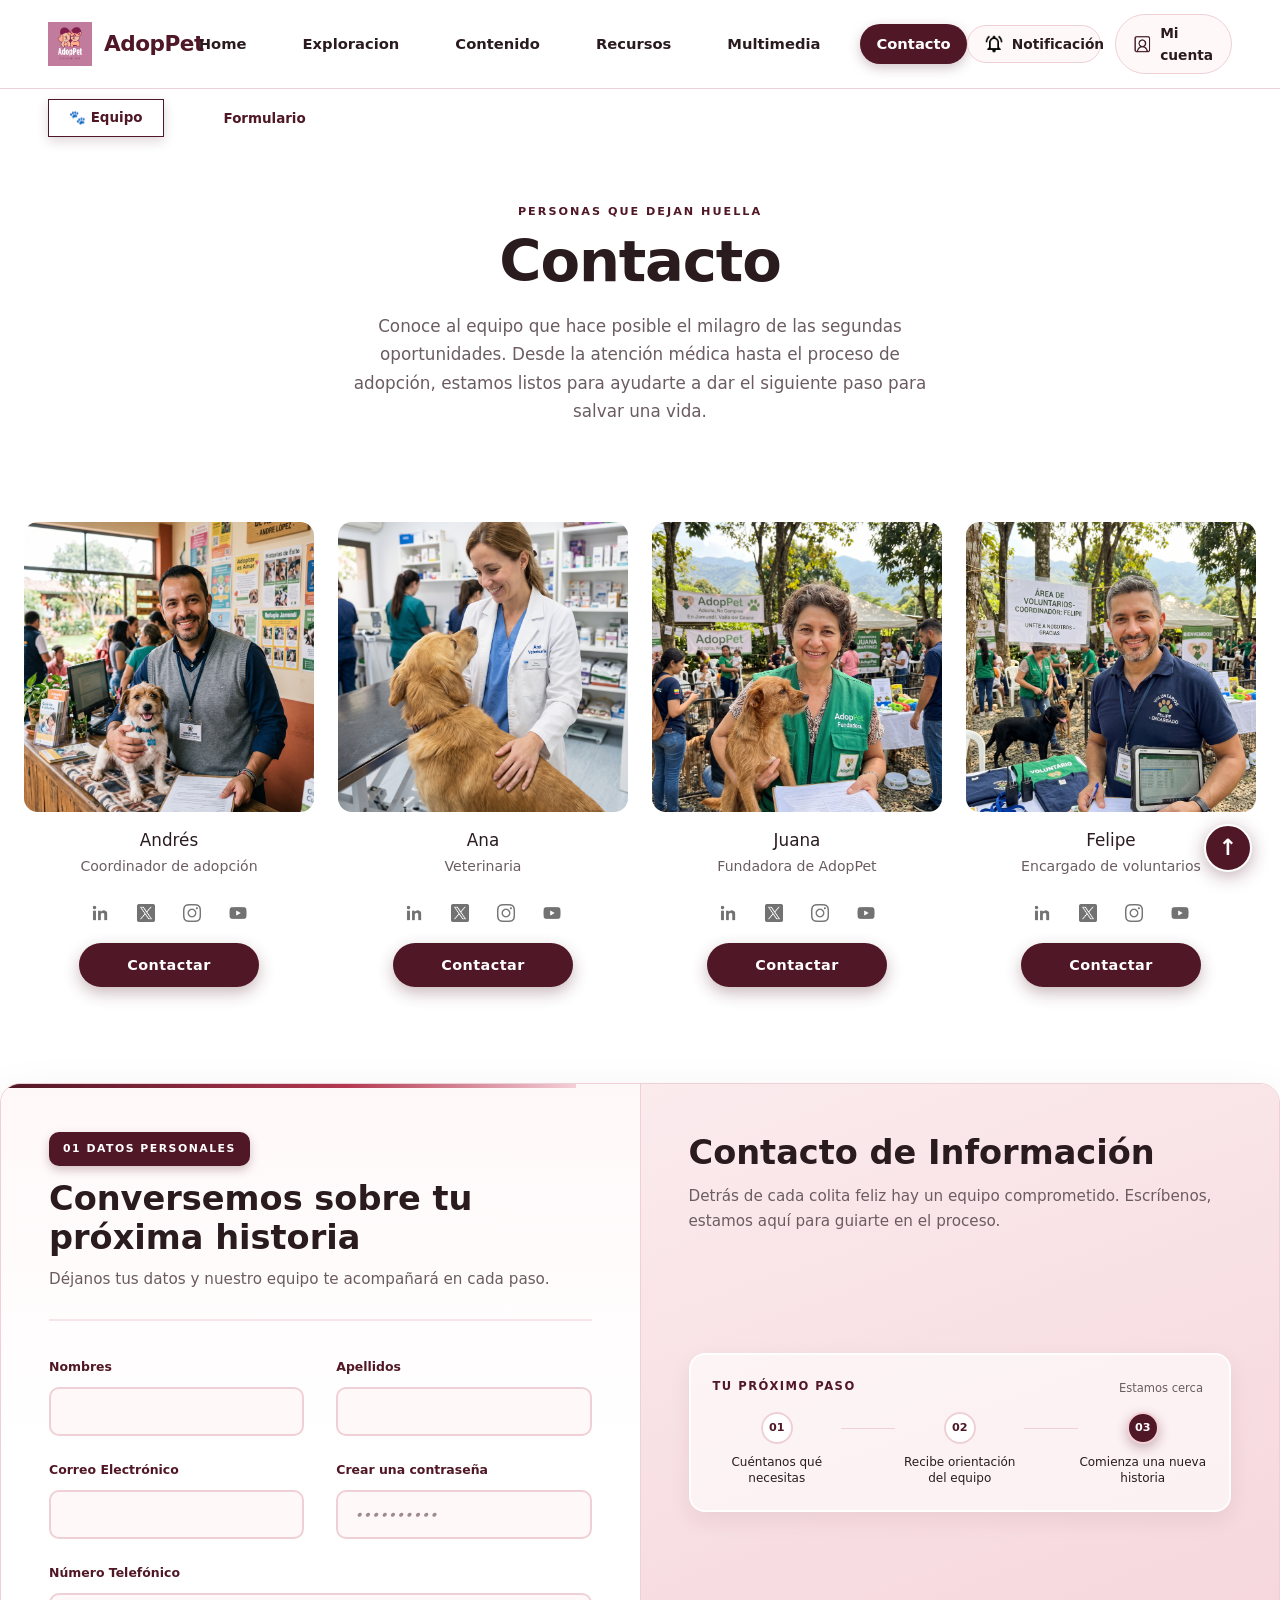
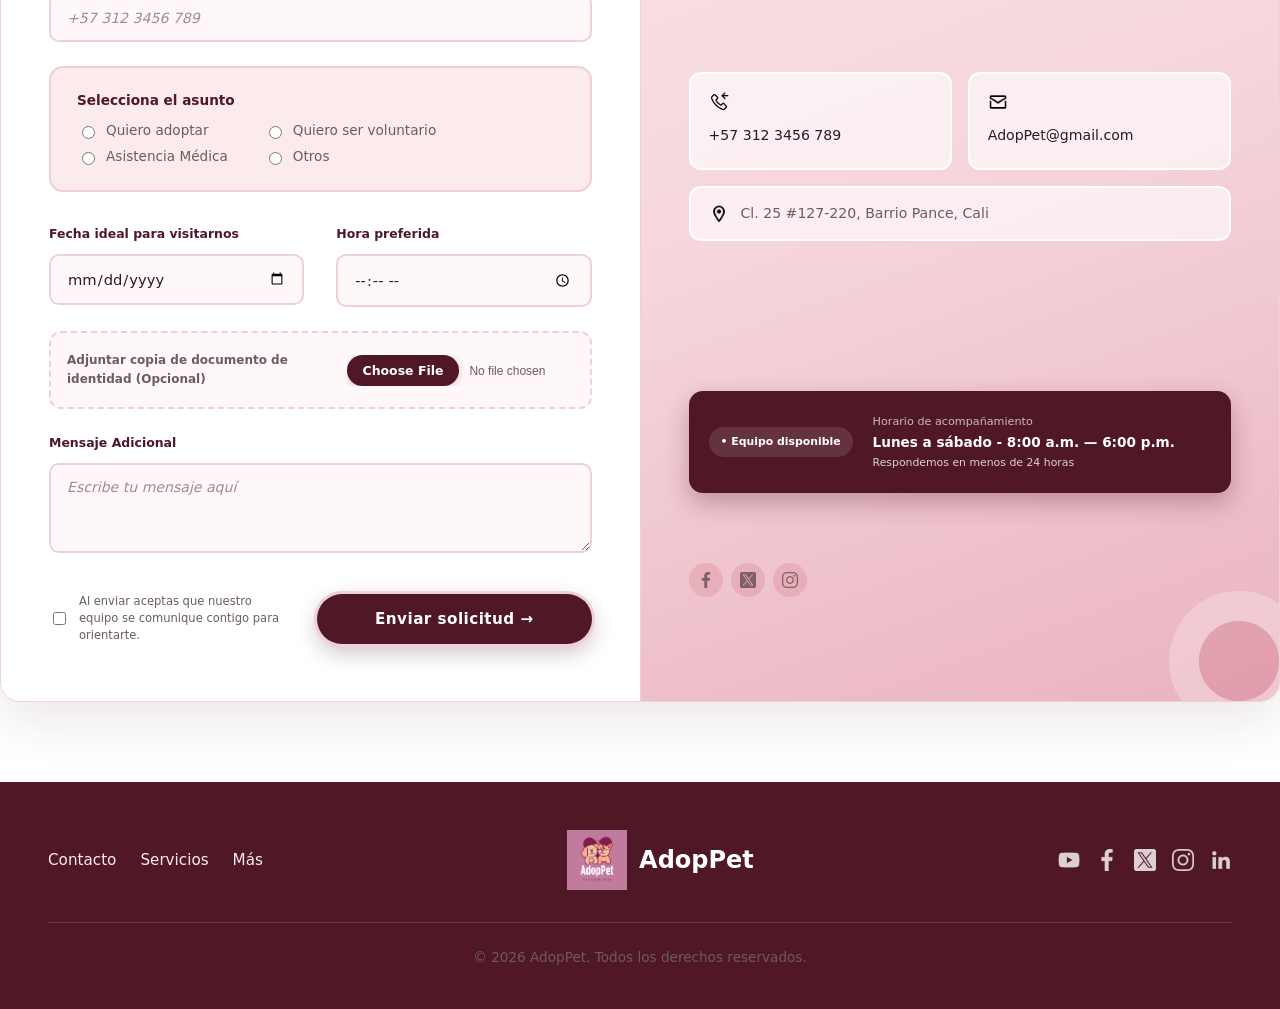
==== commit b56ca1d0: "Merge branch 'main' of https://github.com/Rubiel-Rosero/AdopPet" ====
--- a/contacto.html
+++ b/contacto.html
@@ -51,7 +51,7 @@
     <!-- ================= CONTENIDO PRINCIPAL ================= -->
     <main>
         <!-- Navegación secundaria de la página -->
-        <nav class="navegacion-secundaria" aria-label="Navegación de secciones de exploración">
+        <nav class="navegacion-secundaria" id="navegacion-secundaria-contacto" aria-label="Navegación de secciones de exploración">
             <ul>
                 <li><a href="#equipo-contacto" class="activo">&#128062; Equipo</a></li>
                 <li><a href="#contacto-principal">Formulario</a></li>
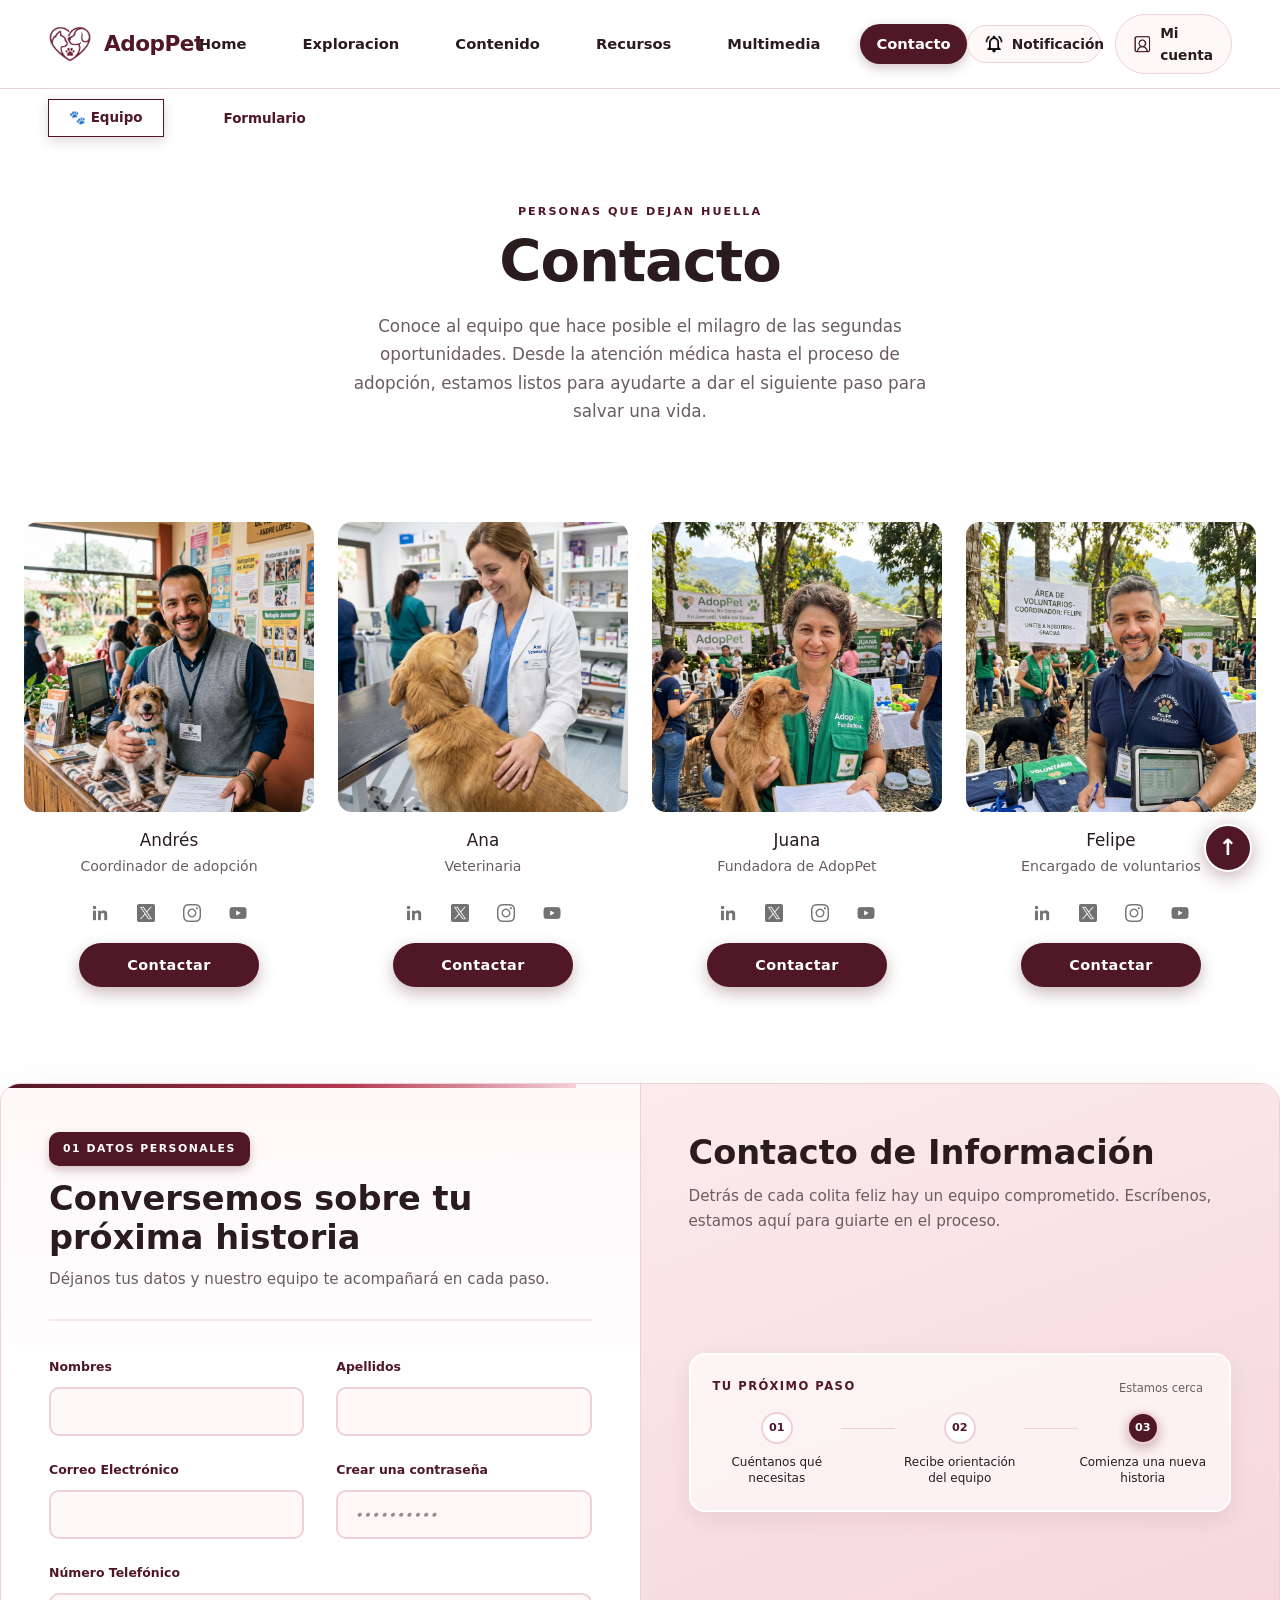
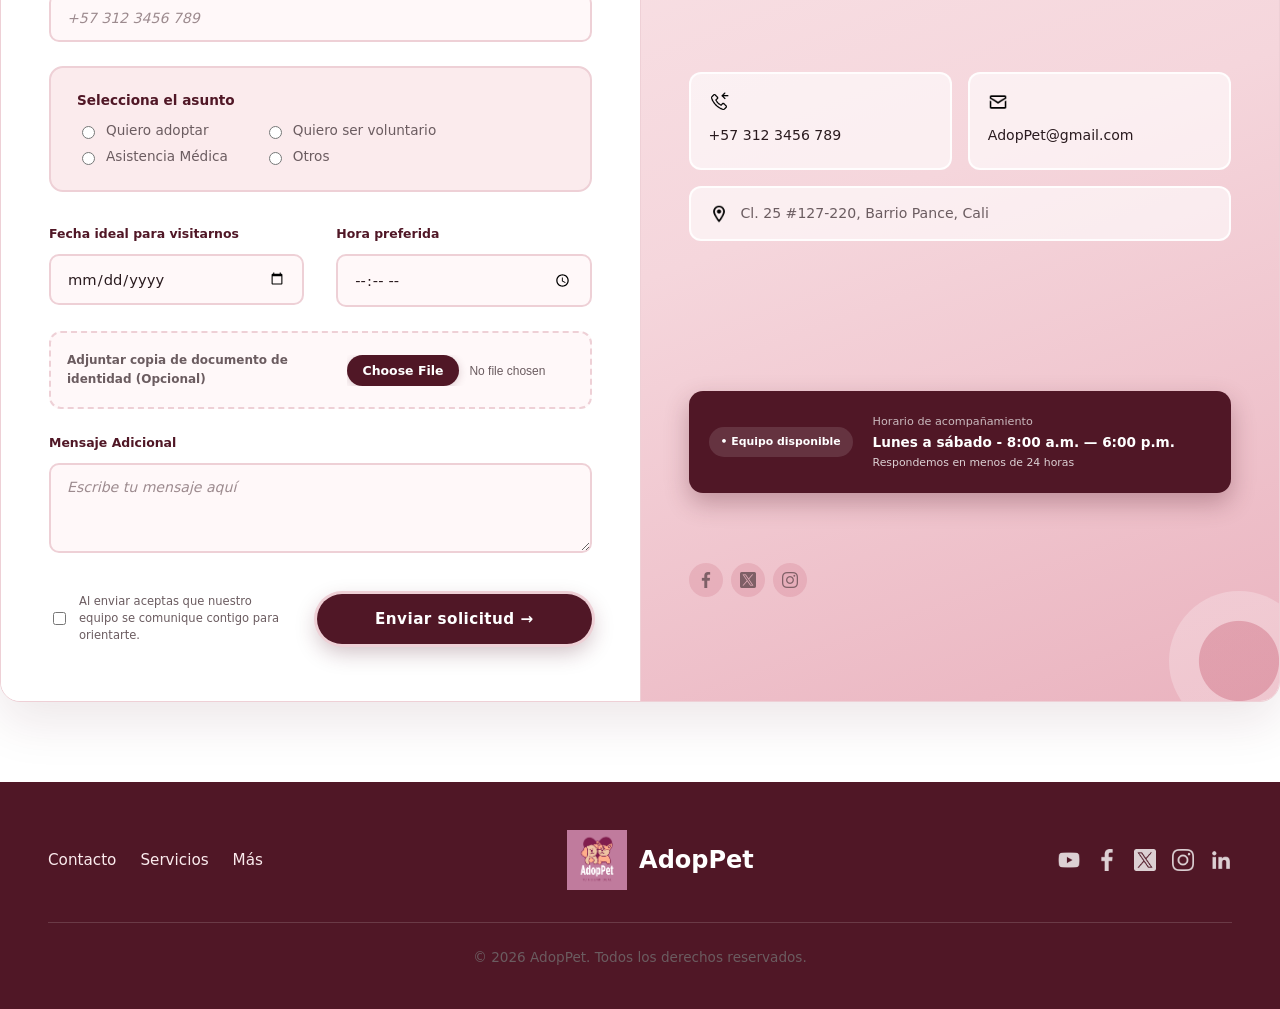
==== commit 9be05971: "nuevo logo" ====
--- a/contacto.html
+++ b/contacto.html
@@ -17,7 +17,7 @@
     <header id="encabezado-principal-contacto" class="encabezado-principal-multimedia">
         <!-- Contenedor logo -->
         <div id="contenedor-logo" class="contenedor-logo">
-            <img src="image/AdopPet Logo.png" alt="Logotipo de AdopPet" class="logo-adopPet" id="logo-adopPet"
+            <img src="image/nuevoLogo.png" alt="Logotipo de AdopPet" class="logo-adopPet" id="logo-adopPet"
                 width="48">
             <strong class="nombre-marca">AdopPet</strong>
         </div>
@@ -61,7 +61,7 @@
 
         <!-- Cabecera principal -->
         <section class="cabecera-contacto">
-            <h1 class="titulo-principal" id="titulo-principal">Contacto</h1>
+            <h1 class="titulo-principal">Contacto</h1>
             <p class="descripcion-contacto">Conoce al equipo que hace posible el milagro de las segundas oportunidades.
                 Desde la atención médica hasta el proceso de adopción, estamos listos para ayudarte a dar el siguiente
                 paso para salvar una vida.</p>
@@ -359,7 +359,8 @@
     </footer>
     <!-- Enlace fijo para volver arriba -->
 
-    <a href="#titulo-principal" id="volver-arriba" class="btn-volver-arriba" aria-label="Volver arriba">&uarr;</a>
+    <a href="#encabezado-principal-contacto" id="volver-arriba" class="btn-volver-arriba"
+        aria-label="Volver arriba">&uarr;</a>
 
 </body>
 
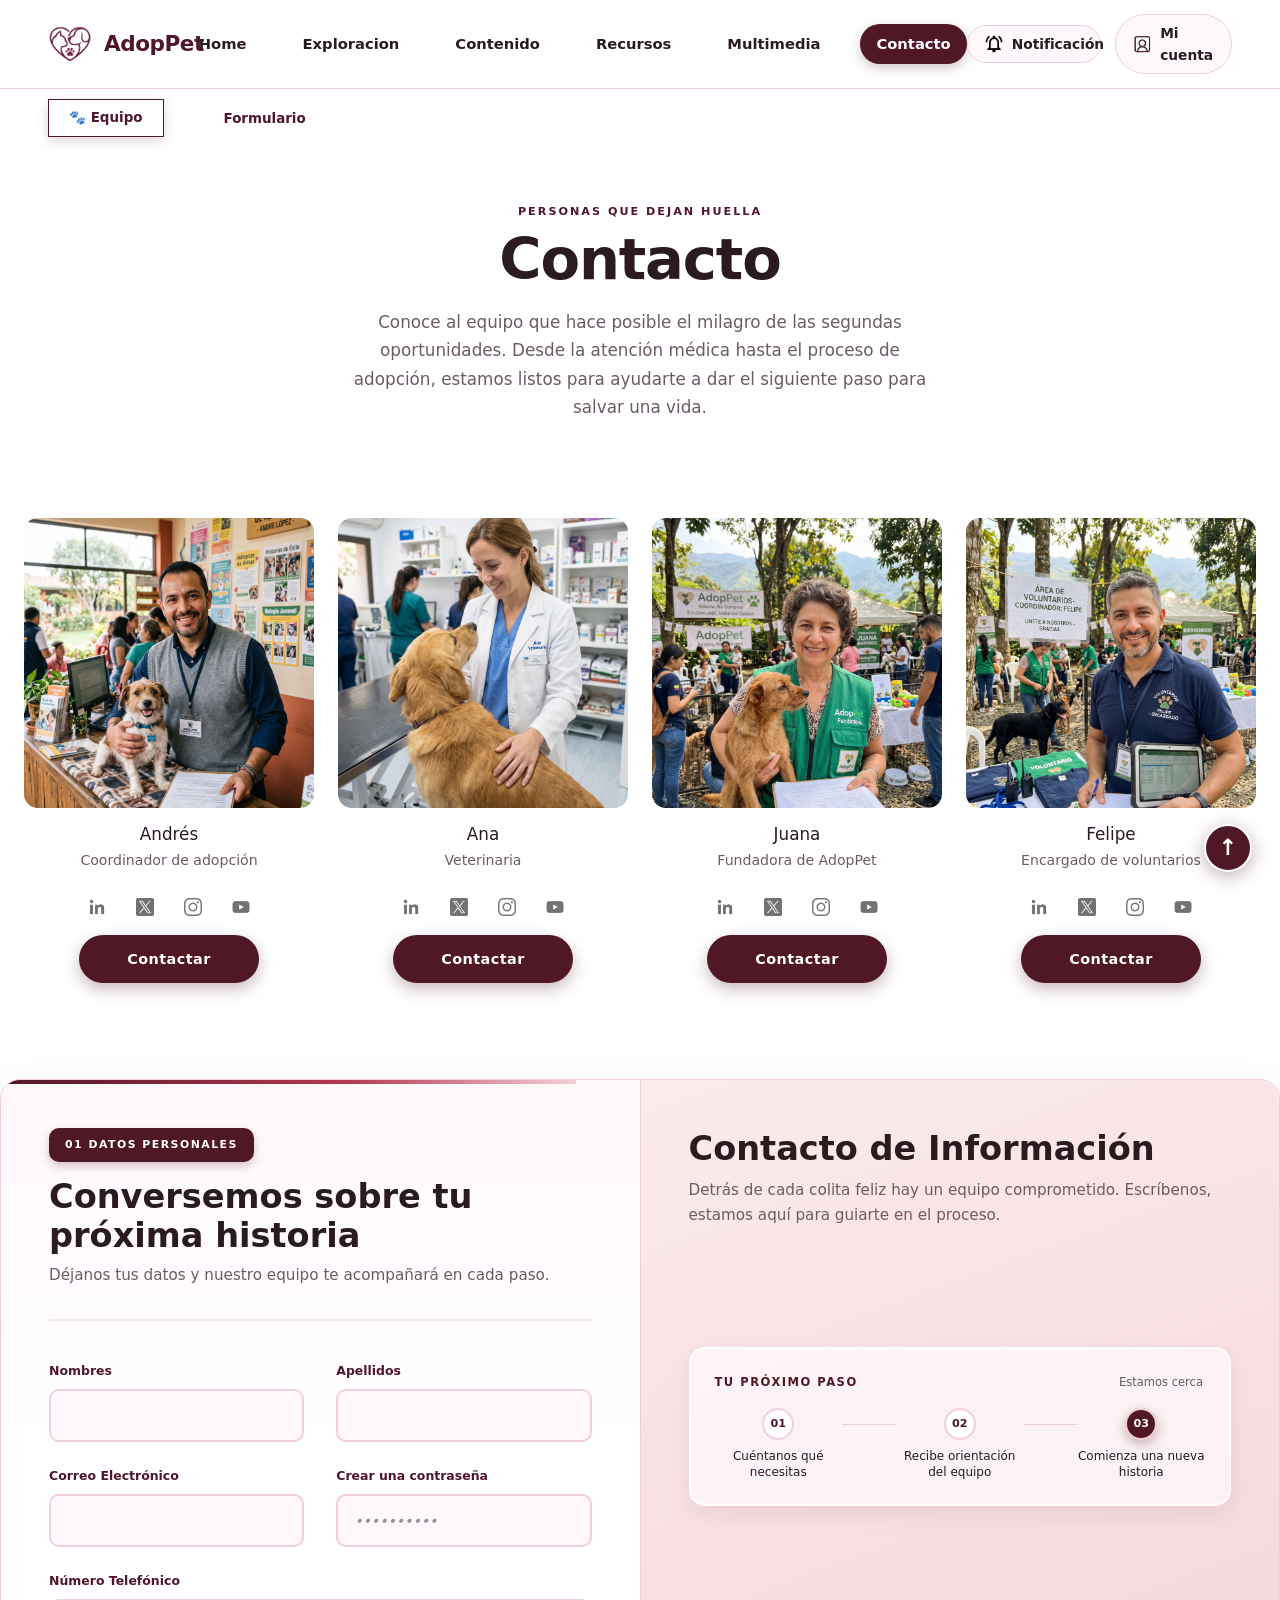
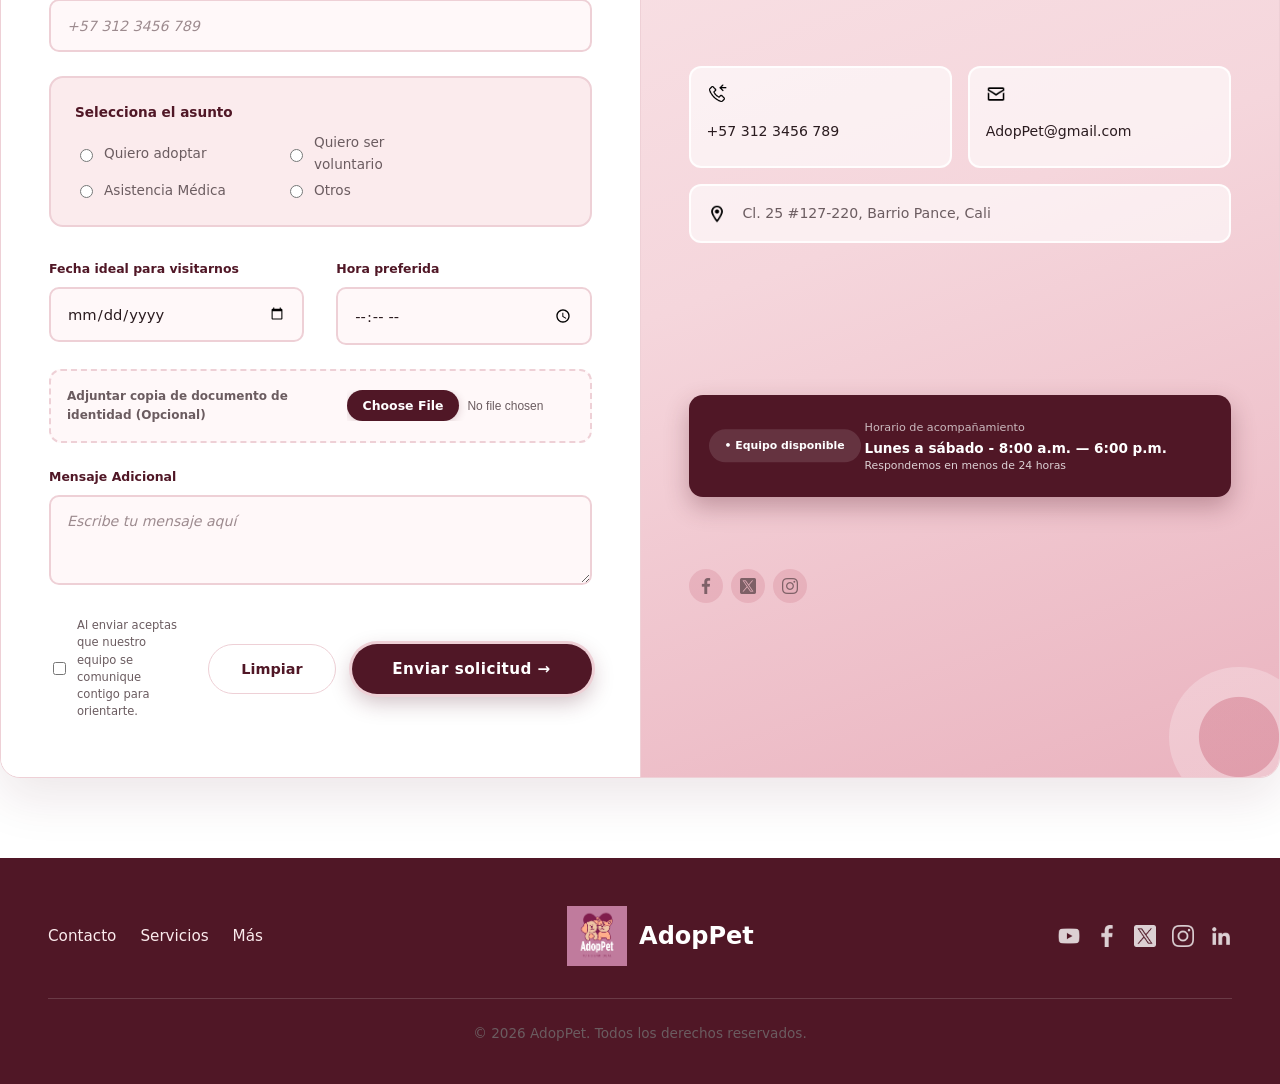
==== commit 40a05827: "correcciones paginas contacto y multimedia" ====
--- a/contacto.html
+++ b/contacto.html
@@ -17,8 +17,7 @@
     <header id="encabezado-principal-contacto" class="encabezado-principal-multimedia">
         <!-- Contenedor logo -->
         <div id="contenedor-logo" class="contenedor-logo">
-            <img src="image/nuevoLogo.png" alt="Logotipo de AdopPet" class="logo-adopPet" id="logo-adopPet"
-                width="48">
+            <img src="image/nuevoLogo.png" alt="Logotipo de AdopPet" class="logo-adopPet" id="logo-adopPet" width="48">
             <strong class="nombre-marca">AdopPet</strong>
         </div>
 
@@ -51,7 +50,8 @@
     <!-- ================= CONTENIDO PRINCIPAL ================= -->
     <main>
         <!-- Navegación secundaria de la página -->
-        <nav class="navegacion-secundaria" id="navegacion-secundaria-contacto" aria-label="Navegación de secciones de exploración">
+        <nav class="navegacion-secundaria" id="navegacion-secundaria-contacto"
+            aria-label="Navegación de secciones de exploración">
             <ul>
                 <li><a href="#equipo-contacto" class="activo">&#128062; Equipo</a></li>
                 <li><a href="#contacto-principal">Formulario</a></li>
@@ -61,7 +61,7 @@
 
         <!-- Cabecera principal -->
         <section class="cabecera-contacto">
-            <h1 class="titulo-principal">Contacto</h1>
+            <h1 class="titulo-principal" id="titulo-principal">Contacto</h1>
             <p class="descripcion-contacto">Conoce al equipo que hace posible el milagro de las segundas oportunidades.
                 Desde la atención médica hasta el proceso de adopción, estamos listos para ayudarte a dar el siguiente
                 paso para salvar una vida.</p>
@@ -251,7 +251,10 @@
                             <input type="checkbox" id="terminos" name="terminos" required>
                             Al enviar aceptas que nuestro equipo se comunique contigo para orientarte.
                         </label>
-                        <button type="submit" class="btn-enviar">Enviar solicitud &rarr;</button>
+                        <div class="botones-formulario">
+                            <button type="reset" class="btn-limpiar">Limpiar</button>
+                            <button type="submit" class="btn-enviar">Enviar solicitud &rarr;</button>
+                        </div>
                     </div>
                 </form>
             </article>
@@ -303,7 +306,7 @@
                     <div class="info-horario">
                         <span class="estado-horario">• Equipo disponible</span>
                         <strong>Horario de acompañamiento</strong>
-                        <p>Lunes a sábado - 8:00 a.m. — 6:00 p.m.<br><small>Respondemos en menos de 24 horas</small></p>
+                        <p>Lunes a sábado - 8:00 a.m. — 6:00 p.m. <small>Respondemos en menos de 24 horas</small></p>
                     </div>
                 </div>
 
@@ -359,8 +362,7 @@
     </footer>
     <!-- Enlace fijo para volver arriba -->
 
-    <a href="#encabezado-principal-contacto" id="volver-arriba" class="btn-volver-arriba"
-        aria-label="Volver arriba">&uarr;</a>
+    <a href="#" id="volver-arriba" class="btn-volver-arriba" aria-label="Volver arriba">&uarr;</a>
 
 </body>
 
--- a/css/estilos.css
+++ b/css/estilos.css
@@ -284,7 +284,7 @@
 /* Navegacin Secundaria Generalizada (Exploracin, Contenido, Recursos, Multimedia) */
 .navegacion-secundaria {
     position: sticky;
-    top: 72px;
+    top: 65px;
     z-index: 90;
     background: var(--color-secundario);
     /* Cambiado a color sólido */
--- a/css/contacto.css
+++ b/css/contacto.css
@@ -41,7 +41,7 @@
     font-weight: 700;
     letter-spacing: 2px;
     color: var(--color-primario);
-    margin-bottom: 10px;
+    margin-bottom: 8px;
 }
 
 .cabecera-contacto .titulo-principal {
@@ -56,7 +56,7 @@
     font-size: 1.05rem;
     color: var(--color-texto-muted);
     line-height: 1.7;
-    margin-top: 18px;
+    margin-top: 16px;
 }
 
 /* Sección Equipo */
@@ -108,7 +108,7 @@
     height: auto;
     border-radius: 14px;
     overflow: hidden;
-    margin: 0 0 18px;
+    margin: 0 0 16px;
     background-color: var(--color-secundario);
 }
 
@@ -147,8 +147,8 @@
 .lista-redes-miembro {
     display: flex;
     justify-content: center;
-    gap: 22px;
-    margin-bottom: 18px;
+    gap: 24px;
+    margin-bottom: 16px;
 }
 
 .lista-redes-miembro a {
@@ -181,7 +181,7 @@
     margin-top: auto;
     width: auto;
     min-width: 180px;
-    padding: 14px 36px;
+    padding: 16px 40px;
     border-radius: var(--radio-pill);
     background-color: var(--color-primario);
     color: var(--color-blanco);
@@ -240,8 +240,8 @@
 }
 
 .cabecera-form {
-    padding-bottom: 28px;
-    margin-bottom: 36px;
+    padding-bottom: 32px;
+    margin-bottom: 40px;
     border-bottom: 2px solid var(--color-borde-suave);
 }
 
@@ -252,9 +252,9 @@
     font-size: 0.68rem;
     font-weight: 700;
     letter-spacing: 1.5px;
-    padding: 8px 14px;
+    padding: 8px 16px;
     border-radius: 10px;
-    margin-bottom: 14px;
+    margin-bottom: 16px;
     box-shadow: 0 4px 10px rgba(80, 23, 38, 0.25);
 }
 
@@ -264,7 +264,7 @@
     font-weight: 800;
     line-height: 1.15;
     color: var(--color-texto);
-    margin-bottom: 10px;
+    margin-bottom: 8px;
 }
 
 .cabecera-form p {
@@ -281,21 +281,26 @@
 
 /* Grids del formulario */
 .form-grid-2 {
-    display: grid;
-    grid-template-columns: 1fr 1fr;
+    display: flex;
     gap: 32px;
-    margin-bottom: 0;
-}
-
+}
+
+.form-grid-2 .form-grupo {
+    flex: 1 1 0;
+}
+
+/* Etiqueta y control en columna con Flexbox */
 .form-grupo {
+    display: flex;
+    flex-direction: column;
+    gap: 8px;
     margin-bottom: 24px;
 }
 
 .form-grupo label {
-    display: block;
     font-size: 0.78rem;
     font-weight: 600;
-    margin-bottom: 10px;
+    margin: 0;
     color: var(--color-primario);
 }
 
@@ -307,7 +312,7 @@
 .columna-formulario input[type="time"],
 .columna-formulario textarea {
     width: 100%;
-    padding: 14px 16px;
+    padding: 16px 16px;
     font-family: var(--fuente-principal);
     font-size: 0.92rem;
     color: var(--color-texto);
@@ -331,7 +336,7 @@
 
 /* Estilo de radios: panel rosado del mockup */
 .form-grupo:has(.radio-grid) {
-    padding: 22px 26px;
+    padding: 24px 24px;
     margin: 8px 0 32px;
     background-color: var(--color-secundario);
     border: 2px solid var(--color-borde);
@@ -342,18 +347,17 @@
     color: var(--color-primario);
     font-size: 0.85rem;
     font-weight: 700;
-    margin-bottom: 4px;
 }
 
 .radio-grid {
-    display: grid;
-    grid-template-columns: max-content max-content;
-    column-gap: 36px;
-    row-gap: 4px;
-    margin-top: 8px;
+    display: flex;
+    flex-wrap: wrap;
+    gap: 4px 40px;
+    max-width: 380px;
 }
 
 .radio-grid .radio-label {
+    flex: 1 1 40%;
     display: flex;
     align-items: center;
     gap: 8px;
@@ -371,10 +375,11 @@
 /* Adjuntar archivo: caja punteada con el botón a la derecha */
 .archivo-grupo {
     display: flex;
+    flex-direction: row;
     align-items: center;
     justify-content: space-between;
     gap: 16px;
-    padding: 18px 16px;
+    padding: 16px 16px;
     border: 2px dashed var(--color-borde);
     border-radius: 12px;
     background-color: var(--color-fondo-suave);
@@ -404,7 +409,7 @@
     font-size: 0.78rem;
     font-weight: 700;
     cursor: pointer;
-    margin-right: 10px;
+    margin-right: 8px;
     box-shadow: 0 2px 8px rgba(80, 23, 38, 0.2);
     transition: background-color 0.25s ease, transform 0.2s ease;
 }
@@ -426,12 +431,12 @@
 .terminos-label {
     display: flex;
     align-items: center;
-    gap: 10px;
+    gap: 8px;
     margin: 0;
     font-size: 0.72rem;
     font-weight: 400;
     color: var(--color-texto-muted);
-    max-width: 45%;
+    max-width: 32%;
     line-height: 1.5;
 }
 
@@ -440,11 +445,17 @@
     flex-shrink: 0;
 }
 
+.botones-formulario {
+    display: flex;
+    align-items: center;
+    gap: 16px;
+}
+
 .btn-enviar {
     display: inline-flex;
     align-items: center;
     justify-content: center;
-    flex: 0 1 280px;
+    min-width: 240px;
     padding: 16px 40px;
     border-radius: var(--radio-pill);
     background-color: var(--color-primario);
@@ -473,7 +484,7 @@
     display: inline-flex;
     align-items: center;
     justify-content: center;
-    padding: 12px 28px;
+    padding: 16px 32px;
     border-radius: var(--radio-pill);
     background-color: transparent;
     color: var(--color-primario);
@@ -528,7 +539,7 @@
     font-size: 2.1rem;
     font-weight: 800;
     color: var(--color-texto);
-    margin-bottom: 10px;
+    margin-bottom: 8px;
 }
 
 .columna-info-contacto .texto-info {
@@ -543,7 +554,7 @@
     position: relative;
     background: rgba(255, 255, 255, 0.6);
     border-radius: 16px;
-    padding: 22px 22px 24px;
+    padding: 24px 24px 24px;
     border: 2px solid rgba(255, 255, 255, 0.85);
     box-shadow: 0 8px 22px rgba(80, 23, 38, 0.08);
     margin-bottom: 160px;
@@ -594,7 +605,7 @@
     justify-content: center;
     font-size: 0.7rem;
     font-weight: 700;
-    margin-bottom: 10px;
+    margin-bottom: 8px;
     border: 2px solid var(--color-borde);
     transition: all 0.3s ease;
 }
@@ -623,20 +634,21 @@
 
 /* Tarjetas de datos de contacto */
 .lista-datos-contacto {
-    display: grid;
-    grid-template-columns: 1fr 1fr;
+    display: flex;
+    flex-wrap: wrap;
     gap: 16px;
-    margin-bottom: 150px;
+    margin-bottom: 152px;
 }
 
 .lista-datos-contacto li {
+    flex: 1 1 calc(50% - 8px);
     display: flex;
     flex-direction: column;
     align-items: flex-start;
-    gap: 12px;
+    gap: 16px;
     background: rgba(255, 255, 255, 0.6);
     border-radius: 12px;
-    padding: 18px 18px 22px;
+    padding: 16px 16px 24px;
     border: 2px solid rgba(255, 255, 255, 0.85);
     font-size: 0.88rem;
     color: var(--color-texto);
@@ -653,25 +665,27 @@
     width: 20px;
 }
 
+/* Ocupa el ancho completo abajo */
 .lista-datos-contacto .ubicacion-completa {
-    grid-column: 1 / -1;
+    flex-basis: 100%;
     flex-direction: row;
     align-items: center;
-    padding: 14px 18px;
+    padding: 16px 16px;
     color: var(--color-texto-muted);
 }
 
 /* Banner de Horario de acompañamiento (del Mockup) */
 .banner-horario {
+    position: relative;
     background: var(--color-primario);
     color: var(--color-blanco);
     border-radius: 14px;
-    padding: 22px 20px;
+    padding: 24px 24px;
     display: flex;
     align-items: center;
     gap: 16px;
     box-shadow: 0 10px 24px rgba(80, 23, 38, 0.3);
-    margin-bottom: 70px;
+    margin-bottom: 72px;
     transition: transform 0.3s ease;
 }
 
@@ -684,20 +698,24 @@
     display: none;
 }
 
+/* Columna de textos; deja espacio a la izquierda para la etiqueta de estado */
 .info-horario {
-    display: grid;
-    grid-template-columns: auto 1fr;
-    column-gap: 20px;
-    row-gap: 2px;
-    align-items: center;
-}
-
+    display: flex;
+    flex-direction: column;
+    gap: 2px;
+    padding-left: 152px;
+}
+
+/* Etiqueta ubicada respecto a .banner-horario (position: relative) */
 .estado-horario {
-    grid-row: 1 / span 2;
+    position: absolute;
+    top: 50%;
+    left: 20px;
+    transform: translateY(-50%);
     display: inline-flex;
     align-items: center;
-    gap: 6px;
-    padding: 6px 12px;
+    gap: 8px;
+    padding: 8px 16px;
     font-size: 0.68rem;
     font-weight: 600;
     color: var(--color-blanco);
@@ -721,14 +739,17 @@
 }
 
 .info-horario small {
+    display: block;
     font-size: 0.68rem;
     font-weight: 400;
     color: rgba(255, 255, 255, 0.8);
 }
 
 /* Redes en aside de contacto */
+/* align-self evita que la fila de redes se estire en la columna flex */
 .lista-redes-pequena {
     display: flex;
+    align-self: flex-start;
     gap: 8px;
     margin-top: auto;
 }
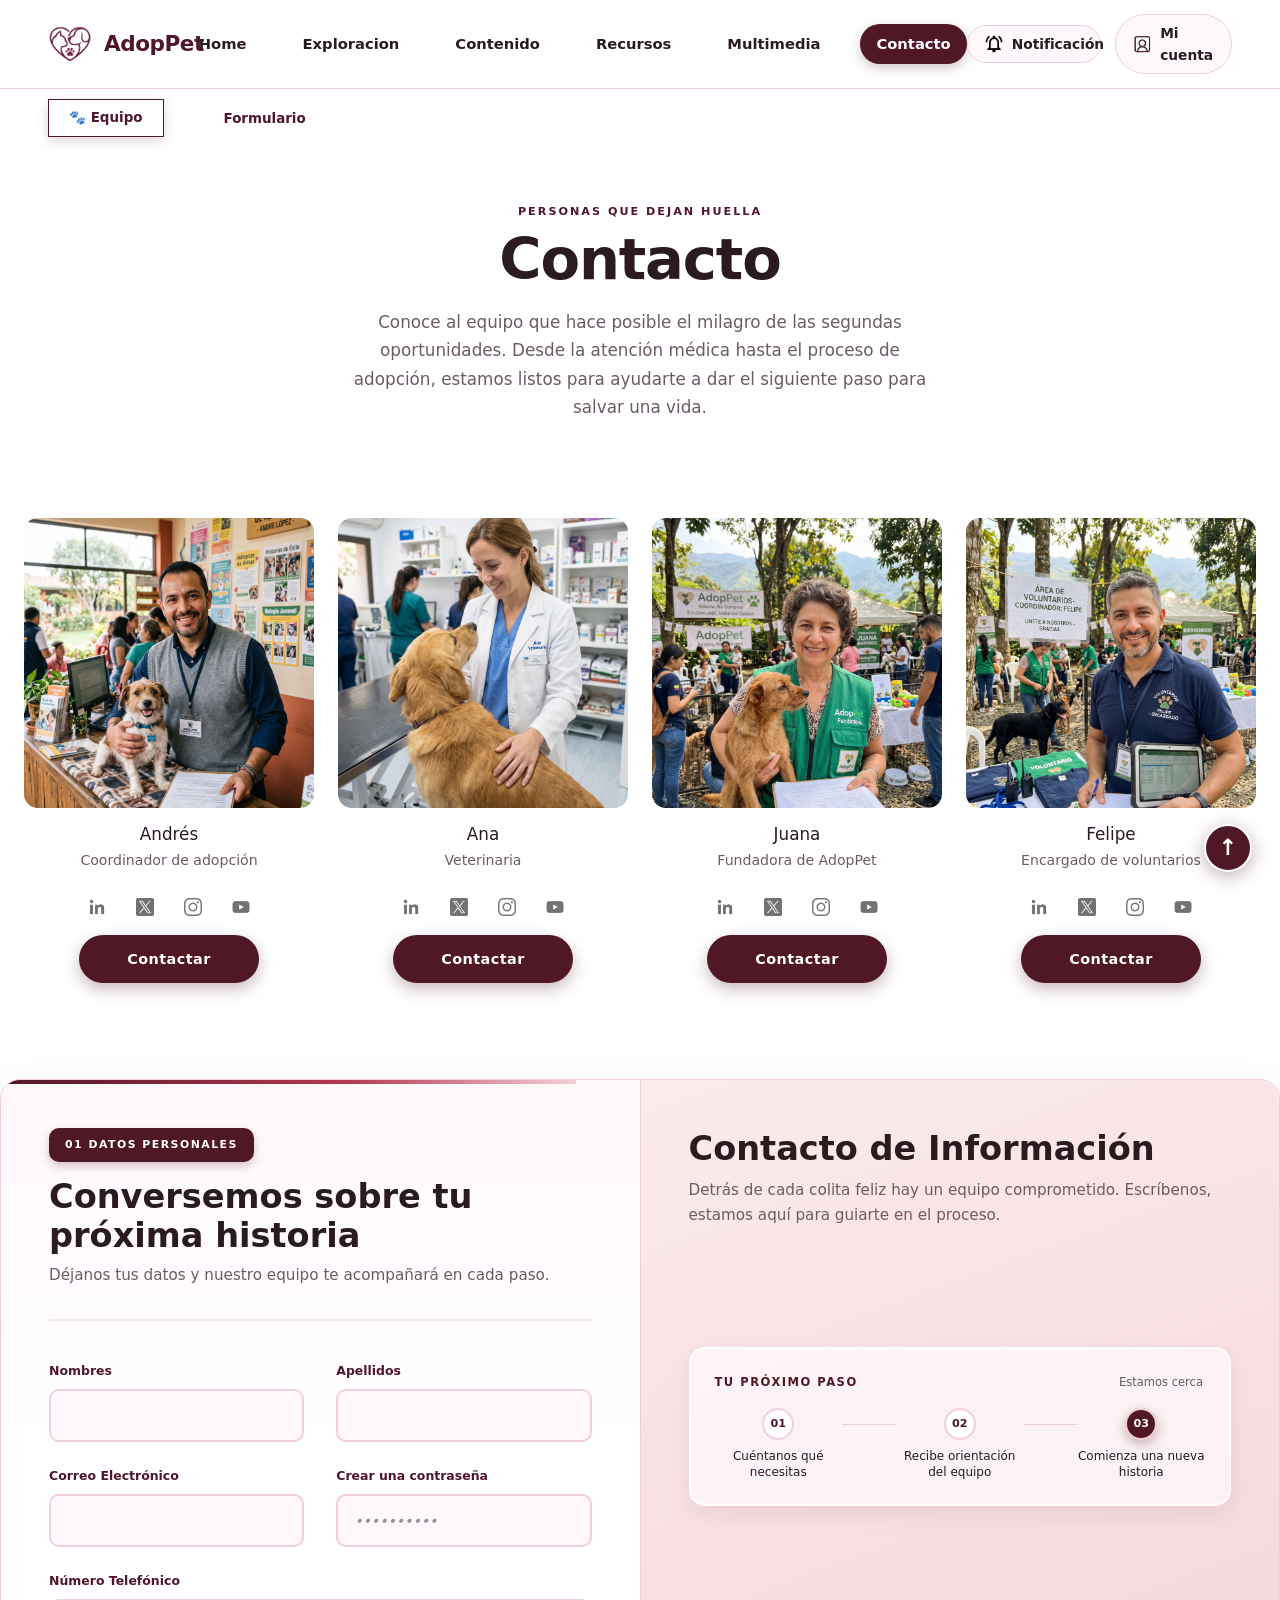
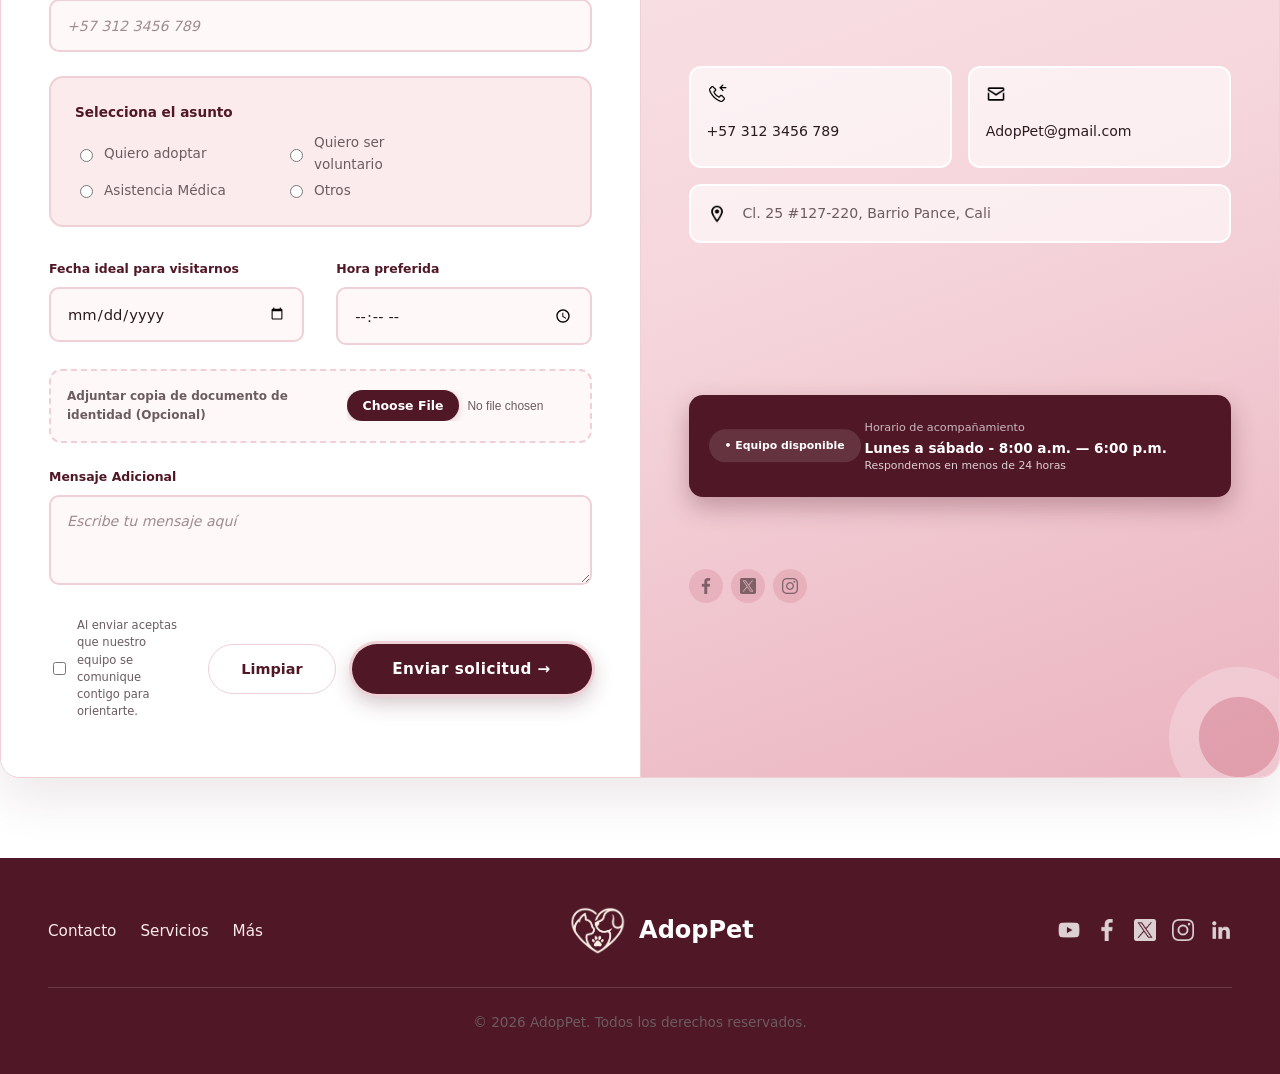
==== commit 9d397c95: "creacion y modificacion de elementos html y css de contacto y multimedia" ====
--- a/contacto.html
+++ b/contacto.html
@@ -336,7 +336,7 @@
             </nav>
 
             <div class="logo-pie">
-                <img src="image/AdopPet Logo.png" alt="Logotipo AdopPet" width="60">
+                <img src="image/nuevoLogoAdopPet en negativo.png" alt="Logotipo AdopPet" width="60">
                 <a href="index.html">AdopPet</a>
             </div>
 
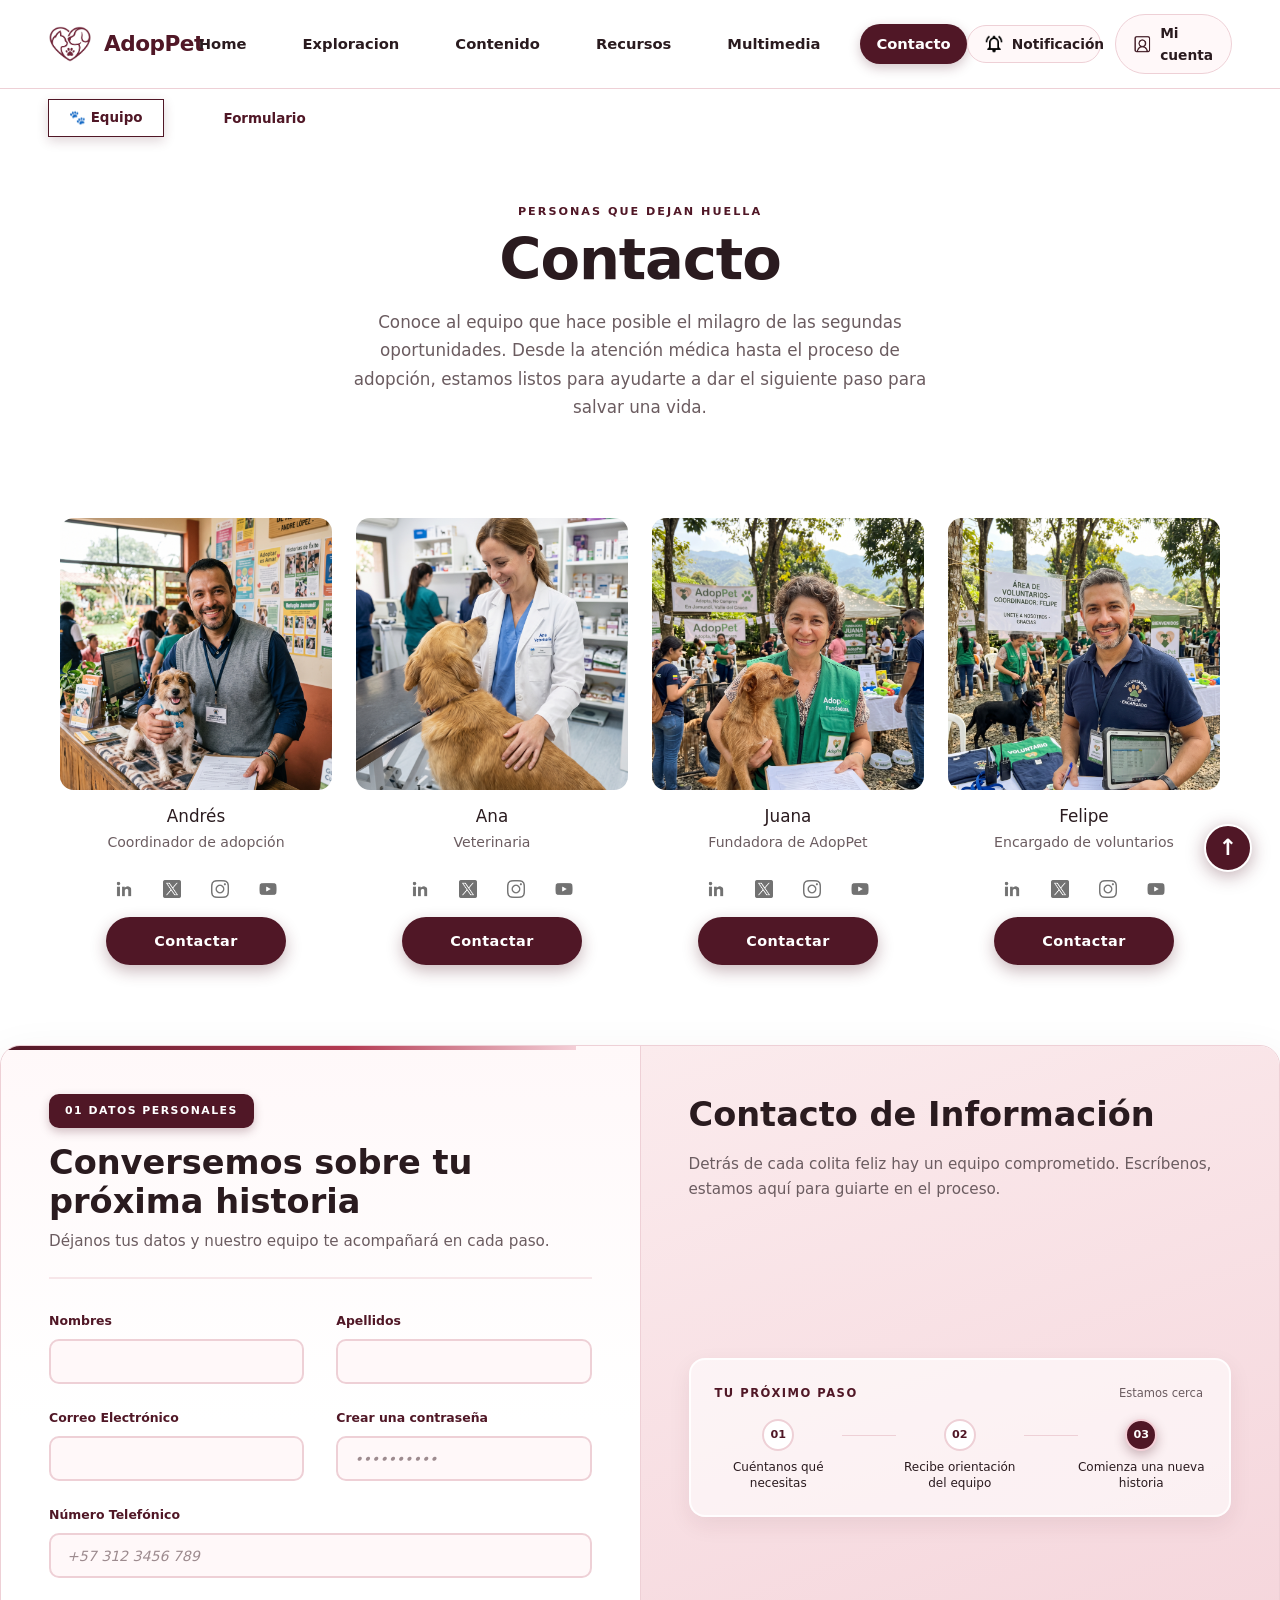
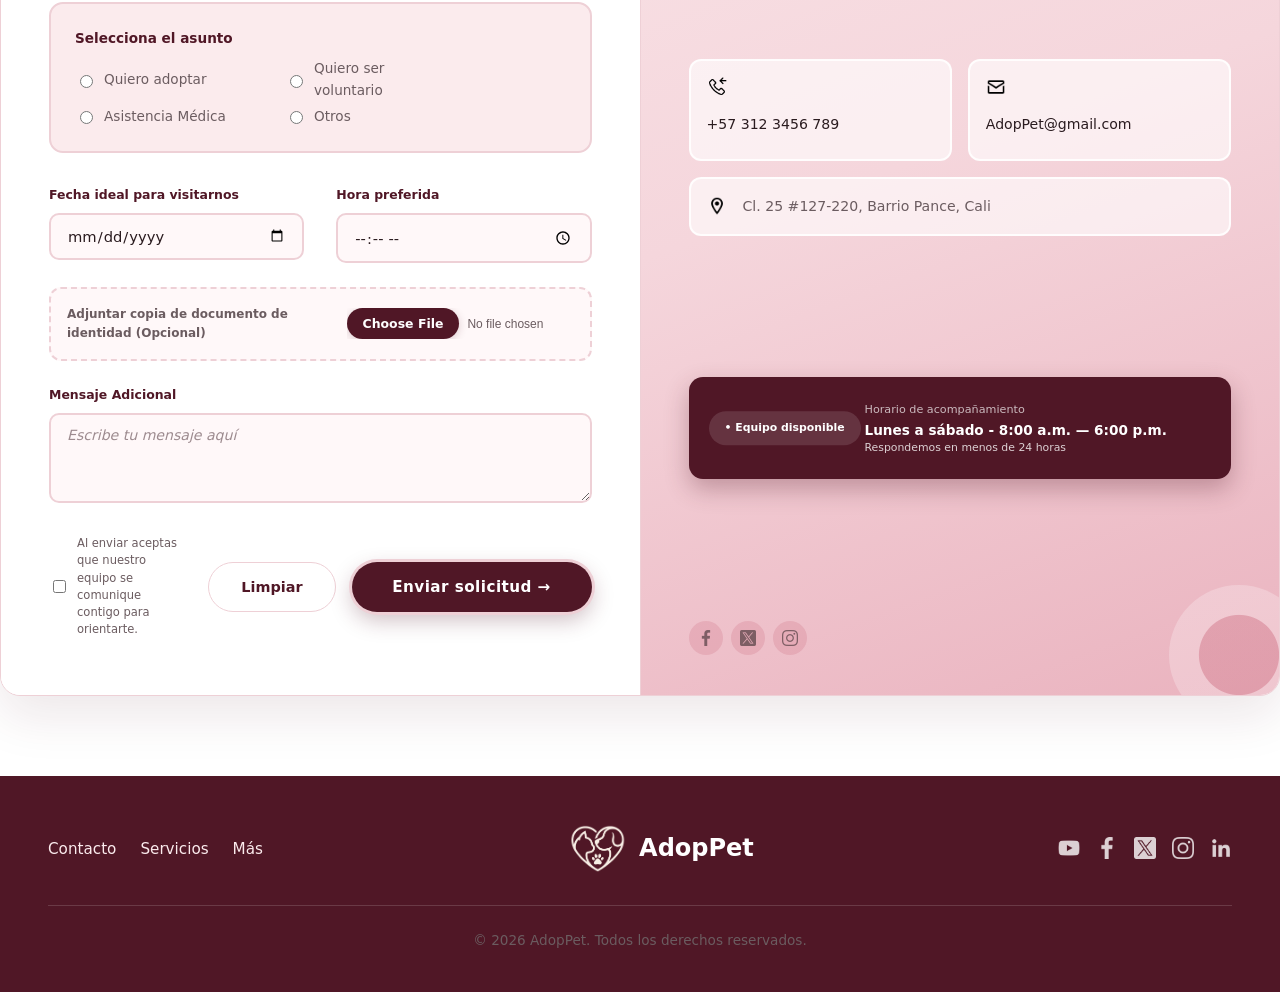
==== commit c921a8c0: "icono logo navegador" ====
--- a/contacto.html
+++ b/contacto.html
@@ -4,6 +4,7 @@
 <head>
     <meta charset="UTF-8">
     <meta name="viewport" content="width=device-width, initial-scale=1.0">
+    <link rel="icon" href="image/nuevoLogoAdopPet en negativo.png" type="image/png">
     <title>AdopPet - Contacto</title>
 
     <link rel="stylesheet" href="css/estilos.css">
--- a/css/contacto.css
+++ b/css/contacto.css
@@ -1,32 +1,12 @@
 /* ==========================================================================
-   ADOPPET - ESTILOS ESPECÍFICOS DE CONTACTO (contacto.css)
-   Laboratorio No. 2 - Maquetación y Formulario Avanzado con Flexbox
+   ADOPPET - ESTILOS DE LA PÁGINA CONTACTO (contacto.css)
    ========================================================================== */
 
-.btn-Equipo,
-.btn-formulario {
-    display: inline-block;
-    padding: 8px 24px;
-    font-size: 0.92rem;
-    font-weight: 600;
-    color: var(--color-primario);
-    border-radius: var(--radio-pill);
-    transition: all 0.3s ease;
-}
-
-.btn-Equipo:hover,
-.btn-formulario:hover {
-    background-color: var(--color-primario);
-    color: var(--color-blanco);
-    transform: translateY(-2px);
-    box-shadow: 0 4px 12px rgba(80, 23, 38, 0.2);
-}
-
+/* ===== 1. CABECERA ===== */
 #navegacion-secundaria-contacto {
     background: var(--color-blanco);
 }
 
-/* Cabecera de Contacto */
 .cabecera-contacto {
     text-align: center;
     max-width: 640px;
@@ -59,14 +39,13 @@
     margin-top: 16px;
 }
 
-/* Sección Equipo */
+/* ===== 2. EQUIPO ===== */
 .seccion-equipo {
     max-width: 1340px;
     margin: 0 auto;
-    padding: 24px 24px 96px;
-}
-
-/* El mockup no muestra el título; se oculta visualmente pero sigue accesible */
+    padding: 24px 24px 80px;
+}
+
 .seccion-equipo h2 {
     position: absolute;
     width: 1px;
@@ -87,12 +66,10 @@
 
 .item-miembro {
     flex: 1 1 260px;
-    max-width: 304px;
-}
-
-/* Estilo de Tarjeta de Miembro: sin caja, solo foto y datos como en el mockup */
-.targeta-miembro,
-.tarjeta-miembro {
+    max-width: 272px;
+}
+
+.targeta-miembro {
     width: 100%;
     background: transparent;
     display: flex;
@@ -101,7 +78,6 @@
     text-align: center;
 }
 
-/* Ajuste proporcional de la foto */
 .foto-miembro {
     width: 100%;
     aspect-ratio: 1 / 1;
@@ -119,11 +95,6 @@
     transition: transform 0.5s ease;
 }
 
-.targeta-miembro:hover .foto-miembro img,
-.tarjeta-miembro:hover .foto-miembro img {
-    transform: scale(1.06);
-}
-
 .nombre-miembro {
     font-size: 1.05rem;
     font-weight: 500;
@@ -137,7 +108,6 @@
     margin-bottom: 24px;
 }
 
-/* Anula la letra capital global de estilos.css en el cargo */
 .targeta-miembro p:first-of-type::first-letter {
     font-size: inherit;
     font-weight: inherit;
@@ -168,15 +138,464 @@
     transition: opacity 0.3s ease, filter 0.3s ease;
 }
 
-.lista-redes-miembro a:hover {
-    transform: translateY(-2px);
-}
-
-.lista-redes-miembro a:hover img {
-    opacity: 1;
-    filter: none;
-}
-
+/* ===== 3. SECCIÓN DE CONTACTO (DOS COLUMNAS) ===== */
+.seccion-contacto {
+    position: relative;
+    display: flex;
+    flex-direction: row;
+    max-width: 1360px;
+    margin: 0 auto 80px;
+    background-color: var(--color-blanco);
+    border: 1px solid var(--color-borde);
+    border-radius: 20px;
+    box-shadow: 0 20px 50px rgba(80, 23, 38, 0.1);
+    overflow: hidden;
+    padding: 0;
+}
+
+.seccion-contacto::before {
+    content: "";
+    position: absolute;
+    top: 0;
+    left: 0;
+    width: 45%;
+    height: 4px;
+    background: linear-gradient(90deg, var(--color-primario), var(--color-acento) 60%, var(--color-secundario-alt));
+}
+
+.columna-formulario {
+    flex: 1;
+    padding: 48px 48px 56px;
+    background: linear-gradient(180deg, var(--color-fondo-suave) 0%, var(--color-blanco) 30%);
+    border: none;
+}
+
+.columna-info-contacto {
+    position: relative;
+    flex: 1;
+    padding: 48px 48px 40px;
+    background: linear-gradient(160deg, var(--color-secundario) 0%, #f5d6dc 55%, #eab3bf 100%);
+    border: none;
+    border-left: 1px solid var(--color-borde);
+    display: flex;
+    flex-direction: column;
+    gap: 32px;
+    overflow: hidden;
+}
+
+.columna-info-contacto::after {
+    content: "";
+    position: absolute;
+    right: -30px;
+    bottom: -30px;
+    width: 140px;
+    height: 140px;
+    border-radius: 50%;
+    background: radial-gradient(circle, rgba(179, 57, 81, 0.18) 0 40%, rgba(255, 255, 255, 0.25) 41% 100%);
+    pointer-events: none;
+}
+
+/* ===== 4. FORMULARIO ===== */
+.cabecera-form {
+    padding-bottom: 24px;
+    margin-bottom: 32px;
+    border-bottom: 2px solid var(--color-borde-suave);
+}
+
+.cabecera-form .etiqueta-form {
+    display: inline-block;
+    background-color: var(--color-primario);
+    color: var(--color-blanco);
+    font-size: 0.68rem;
+    font-weight: 700;
+    letter-spacing: 1.5px;
+    padding: 8px 16px;
+    border-radius: 10px;
+    margin-bottom: 16px;
+    box-shadow: 0 4px 10px rgba(80, 23, 38, 0.25);
+}
+
+.cabecera-form h3 {
+    font-size: 2.1rem;
+    font-weight: 800;
+    line-height: 1.15;
+    color: var(--color-texto);
+    margin-bottom: 8px;
+}
+
+.cabecera-form p {
+    color: var(--color-texto-muted);
+    margin: 0;
+    font-size: 0.95rem;
+}
+
+.columna-formulario .cabecera-form p::first-letter {
+    font-size: inherit;
+    font-weight: inherit;
+    color: inherit;
+}
+
+.form-grid-2 {
+    display: flex;
+    gap: 32px;
+}
+
+.form-grid-2 .form-grupo {
+    flex: 1 1 0;
+}
+
+.form-grupo {
+    display: flex;
+    flex-direction: column;
+    gap: 8px;
+    margin-bottom: 24px;
+}
+
+.form-grupo label {
+    font-size: 0.78rem;
+    font-weight: 600;
+    margin: 0;
+    color: var(--color-primario);
+}
+
+.columna-formulario input[type="text"],
+.columna-formulario input[type="email"],
+.columna-formulario input[type="password"],
+.columna-formulario input[type="tel"],
+.columna-formulario input[type="date"],
+.columna-formulario input[type="time"],
+.columna-formulario textarea {
+    width: 100%;
+    padding: 12px 16px;
+    font-family: var(--fuente-principal);
+    font-size: 0.92rem;
+    color: var(--color-texto);
+    background-color: var(--color-fondo-suave);
+    border: 2px solid var(--color-borde);
+    border-radius: 10px;
+    transition: border-color 0.25s ease, background-color 0.25s ease, box-shadow 0.25s ease;
+}
+
+.columna-formulario textarea {
+    min-height: 90px;
+}
+
+.form-grupo:has(.radio-grid) {
+    padding: 24px 24px;
+    margin: 8px 0 32px;
+    background-color: var(--color-secundario);
+    border: 2px solid var(--color-borde);
+    border-radius: 14px;
+}
+
+.form-grupo:has(.radio-grid) > label {
+    color: var(--color-primario);
+    font-size: 0.85rem;
+    font-weight: 700;
+}
+
+.radio-grid {
+    display: flex;
+    flex-wrap: wrap;
+    gap: 4px 40px;
+    max-width: 380px;
+}
+
+.radio-grid .radio-label {
+    flex: 1 1 40%;
+    display: flex;
+    align-items: center;
+    gap: 8px;
+    margin: 0;
+    font-weight: 400;
+    font-size: 0.85rem;
+    color: var(--color-texto-muted);
+    cursor: pointer;
+}
+
+.radio-label input[type="radio"] {
+    accent-color: var(--color-primario);
+}
+
+.archivo-grupo {
+    display: flex;
+    flex-direction: row;
+    align-items: center;
+    justify-content: space-between;
+    gap: 16px;
+    padding: 16px 16px;
+    border: 2px dashed var(--color-borde);
+    border-radius: 12px;
+    background-color: var(--color-fondo-suave);
+}
+
+.archivo-grupo label {
+    margin: 0;
+    font-size: 0.75rem;
+    color: var(--color-texto-muted);
+}
+
+.archivo-grupo input[type="file"] {
+    max-width: 50%;
+    font-size: 0.75rem;
+    color: var(--color-texto-muted);
+    text-align: right;
+}
+
+.acciones-formulario {
+    display: flex;
+    align-items: center;
+    justify-content: space-between;
+    gap: 24px;
+    margin-top: 32px;
+}
+
+.terminos-label {
+    display: flex;
+    align-items: center;
+    gap: 8px;
+    margin: 0;
+    font-size: 0.72rem;
+    font-weight: 400;
+    color: var(--color-texto-muted);
+    max-width: 32%;
+    line-height: 1.5;
+}
+
+.terminos-label input[type="checkbox"] {
+    accent-color: var(--color-primario);
+    flex-shrink: 0;
+}
+
+.botones-formulario {
+    display: flex;
+    align-items: center;
+    gap: 16px;
+}
+
+/* ===== 5. INFORMACIÓN DE CONTACTO ===== */
+.columna-info-contacto .titulo-info {
+    font-size: 2.1rem;
+    font-weight: 800;
+    color: var(--color-texto);
+    margin-bottom: 8px;
+}
+
+.columna-info-contacto .texto-info {
+    color: var(--color-texto-muted);
+    font-size: 0.95rem;
+    line-height: 1.6;
+    margin-top: -24px;
+}
+
+.tarjeta-pasos {
+    position: relative;
+    background: rgba(255, 255, 255, 0.6);
+    border-radius: 16px;
+    padding: 24px 24px 24px;
+    border: 2px solid rgba(255, 255, 255, 0.85);
+    box-shadow: 0 8px 22px rgba(80, 23, 38, 0.08);
+    margin-top: auto;
+}
+
+.tarjeta-pasos::after {
+    content: "Estamos cerca";
+    position: absolute;
+    top: 24px;
+    right: 26px;
+    font-size: 0.72rem;
+    color: var(--color-texto-muted);
+}
+
+.subtitulo-pasos {
+    display: block;
+    font-size: 0.72rem;
+    font-weight: 700;
+    letter-spacing: 1.5px;
+    color: var(--color-primario);
+    margin-bottom: 16px;
+    text-align: left;
+}
+
+.linea-pasos {
+    display: flex;
+    align-items: flex-start;
+    justify-content: space-between;
+    gap: 0;
+}
+
+.paso {
+    display: flex;
+    flex-direction: column;
+    align-items: center;
+    text-align: center;
+    flex: 0 0 26%;
+}
+
+.numero-paso {
+    width: 32px;
+    height: 32px;
+    border-radius: 50%;
+    background-color: var(--color-blanco);
+    color: var(--color-primario);
+    display: flex;
+    align-items: center;
+    justify-content: center;
+    font-size: 0.7rem;
+    font-weight: 700;
+    margin-bottom: 8px;
+    border: 2px solid var(--color-borde);
+    transition: all 0.3s ease;
+}
+
+.paso.paso-activo .numero-paso {
+    background-color: var(--color-primario);
+    color: var(--color-blanco);
+    border-color: var(--color-secundario-alt);
+    box-shadow: 0 4px 12px rgba(80, 23, 38, 0.3);
+}
+
+.desc-paso {
+    font-size: 0.75rem;
+    font-weight: 500;
+    color: var(--color-texto);
+    line-height: 1.35;
+    margin: 0;
+}
+
+.conector-paso {
+    flex: 1;
+    height: 1.5px;
+    margin-top: 16px;
+    background-color: var(--color-borde);
+}
+
+.lista-datos-contacto {
+    display: flex;
+    flex-wrap: wrap;
+    gap: 16px;
+    margin-top: auto;
+}
+
+.lista-datos-contacto li {
+    flex: 1 1 calc(50% - 8px);
+    display: flex;
+    flex-direction: column;
+    align-items: flex-start;
+    gap: 16px;
+    background: rgba(255, 255, 255, 0.6);
+    border-radius: 12px;
+    padding: 16px 16px 24px;
+    border: 2px solid rgba(255, 255, 255, 0.85);
+    font-size: 0.88rem;
+    color: var(--color-texto);
+    transition: transform 0.3s ease, background-color 0.3s ease;
+}
+
+.lista-datos-contacto img {
+    flex-shrink: 0;
+    width: 20px;
+}
+
+.lista-datos-contacto .ubicacion-completa {
+    flex-basis: 100%;
+    flex-direction: row;
+    align-items: center;
+    padding: 16px 16px;
+    color: var(--color-texto-muted);
+}
+
+.banner-horario {
+    position: relative;
+    background: var(--color-primario);
+    color: var(--color-blanco);
+    border-radius: 14px;
+    padding: 24px 24px;
+    display: flex;
+    align-items: center;
+    gap: 16px;
+    box-shadow: 0 10px 24px rgba(80, 23, 38, 0.3);
+    margin-top: auto;
+    transition: transform 0.3s ease;
+}
+
+.icono-horario {
+    display: none;
+}
+
+.info-horario {
+    display: flex;
+    flex-direction: column;
+    gap: 2px;
+    padding-left: 152px;
+}
+
+.estado-horario {
+    position: absolute;
+    top: 50%;
+    left: 20px;
+    transform: translateY(-50%);
+    display: inline-flex;
+    align-items: center;
+    gap: 8px;
+    padding: 8px 16px;
+    font-size: 0.68rem;
+    font-weight: 600;
+    color: var(--color-blanco);
+    background-color: rgba(255, 255, 255, 0.12);
+    border-radius: var(--radio-pill);
+    white-space: nowrap;
+}
+
+.info-horario strong {
+    font-size: 0.7rem;
+    font-weight: 400;
+    color: rgba(255, 255, 255, 0.7);
+}
+
+.info-horario p {
+    font-size: 0.85rem;
+    font-weight: 600;
+    color: var(--color-blanco);
+    margin: 0;
+    line-height: 1.4;
+}
+
+.info-horario small {
+    display: block;
+    font-size: 0.68rem;
+    font-weight: 400;
+    color: rgba(255, 255, 255, 0.8);
+}
+
+.redes-contacto {
+    align-self: flex-start;
+    margin-top: auto;
+}
+
+.lista-redes-pequena {
+    display: flex;
+    gap: 8px;
+}
+
+.lista-redes-pequena a {
+    display: flex;
+    align-items: center;
+    justify-content: center;
+    width: 34px;
+    height: 34px;
+    border-radius: 50%;
+    background-color: rgba(179, 57, 81, 0.15);
+    border: none;
+    transition: all 0.3s ease;
+}
+
+.lista-redes-pequena img {
+    width: 16px;
+    opacity: 0.45;
+}
+
+/* ===== 6. BOTONES ===== */
 .btn-contactar {
     margin-top: auto;
     width: auto;
@@ -194,211 +613,40 @@
     transition: background-color 0.25s ease, transform 0.2s ease, box-shadow 0.25s ease;
 }
 
-.btn-contactar:hover,
-.btn-contactar:focus-visible {
-    background-color: var(--color-primario-hover);
-    transform: translateY(-2px);
-    box-shadow: 0 10px 22px rgba(80, 23, 38, 0.38);
-}
-
-.btn-contactar:active {
-    transform: translateY(0);
-}
-
-/* Contenedor principal de la seccion de contacto en dos columnas (Flexbox) */
-.seccion-contacto {
-    position: relative;
-    display: flex;
-    flex-direction: row;
-    max-width: 1360px;
-    margin: 0 auto 80px;
-    background-color: var(--color-blanco);
-    border: 1px solid var(--color-borde);
-    border-radius: 20px;
-    box-shadow: 0 20px 50px rgba(80, 23, 38, 0.1);
-    overflow: hidden;
-    padding: 0;
-}
-
-/* Línea de acento superior sobre la columna del formulario */
-.seccion-contacto::before {
-    content: "";
-    position: absolute;
-    top: 0;
-    left: 0;
-    width: 45%;
-    height: 4px;
-    background: linear-gradient(90deg, var(--color-primario), var(--color-acento) 60%, var(--color-secundario-alt));
-}
-
-/* Columna Formulario */
-.columna-formulario {
-    flex: 1;
-    padding: 48px 48px 56px;
-    background: linear-gradient(180deg, var(--color-fondo-suave) 0%, var(--color-blanco) 30%);
-    border: none;
-}
-
-.cabecera-form {
-    padding-bottom: 32px;
-    margin-bottom: 40px;
-    border-bottom: 2px solid var(--color-borde-suave);
-}
-
-.cabecera-form .etiqueta-form {
-    display: inline-block;
+.btn-enviar {
+    display: inline-flex;
+    align-items: center;
+    justify-content: center;
+    min-width: 240px;
+    padding: 16px 40px;
+    border-radius: var(--radio-pill);
     background-color: var(--color-primario);
     color: var(--color-blanco);
-    font-size: 0.68rem;
+    font-family: var(--fuente-principal);
+    font-size: 0.95rem;
     font-weight: 700;
-    letter-spacing: 1.5px;
-    padding: 8px 16px;
-    border-radius: 10px;
-    margin-bottom: 16px;
-    box-shadow: 0 4px 10px rgba(80, 23, 38, 0.25);
-}
-
-.cabecera-form h3,
-.columna-formulario h3 {
-    font-size: 2.1rem;
-    font-weight: 800;
-    line-height: 1.15;
-    color: var(--color-texto);
-    margin-bottom: 8px;
-}
-
-.cabecera-form p {
-    color: var(--color-texto-muted);
-    margin: 0;
-    font-size: 0.95rem;
-}
-
-.columna-formulario .cabecera-form p::first-letter {
-    font-size: inherit;
-    font-weight: inherit;
-    color: inherit;
-}
-
-/* Grids del formulario */
-.form-grid-2 {
-    display: flex;
-    gap: 32px;
-}
-
-.form-grid-2 .form-grupo {
-    flex: 1 1 0;
-}
-
-/* Etiqueta y control en columna con Flexbox */
-.form-grupo {
-    display: flex;
-    flex-direction: column;
-    gap: 8px;
-    margin-bottom: 24px;
-}
-
-.form-grupo label {
-    font-size: 0.78rem;
+    border: none;
+    cursor: pointer;
+    box-shadow: 0 0 0 3px var(--color-borde), 0 8px 22px rgba(80, 23, 38, 0.28);
+    transition: background-color 0.25s ease, transform 0.2s ease, box-shadow 0.25s ease;
+}
+
+.btn-limpiar {
+    display: inline-flex;
+    align-items: center;
+    justify-content: center;
+    padding: 16px 32px;
+    border-radius: var(--radio-pill);
+    background-color: transparent;
+    color: var(--color-primario);
+    font-family: var(--fuente-principal);
+    font-size: 0.9rem;
     font-weight: 600;
-    margin: 0;
-    color: var(--color-primario);
-}
-
-.columna-formulario input[type="text"],
-.columna-formulario input[type="email"],
-.columna-formulario input[type="password"],
-.columna-formulario input[type="tel"],
-.columna-formulario input[type="date"],
-.columna-formulario input[type="time"],
-.columna-formulario textarea {
-    width: 100%;
-    padding: 16px 16px;
-    font-family: var(--fuente-principal);
-    font-size: 0.92rem;
-    color: var(--color-texto);
-    background-color: var(--color-fondo-suave);
-    border: 2px solid var(--color-borde);
-    border-radius: 10px;
-    transition: border-color 0.25s ease, background-color 0.25s ease, box-shadow 0.25s ease;
-}
-
-.columna-formulario input:focus,
-.columna-formulario textarea:focus {
-    outline: none;
-    border-color: var(--color-acento);
-    background-color: var(--color-blanco);
-    box-shadow: 0 0 0 4px rgba(179, 57, 81, 0.12);
-}
-
-.columna-formulario textarea {
-    min-height: 90px;
-}
-
-/* Estilo de radios: panel rosado del mockup */
-.form-grupo:has(.radio-grid) {
-    padding: 24px 24px;
-    margin: 8px 0 32px;
-    background-color: var(--color-secundario);
-    border: 2px solid var(--color-borde);
-    border-radius: 14px;
-}
-
-.form-grupo:has(.radio-grid) > label {
-    color: var(--color-primario);
-    font-size: 0.85rem;
-    font-weight: 700;
-}
-
-.radio-grid {
-    display: flex;
-    flex-wrap: wrap;
-    gap: 4px 40px;
-    max-width: 380px;
-}
-
-.radio-grid .radio-label {
-    flex: 1 1 40%;
-    display: flex;
-    align-items: center;
-    gap: 8px;
-    margin: 0;
-    font-weight: 400;
-    font-size: 0.85rem;
-    color: var(--color-texto-muted);
+    border: 1.5px solid var(--color-borde);
     cursor: pointer;
-}
-
-.radio-label input[type="radio"] {
-    accent-color: var(--color-primario);
-}
-
-/* Adjuntar archivo: caja punteada con el botón a la derecha */
-.archivo-grupo {
-    display: flex;
-    flex-direction: row;
-    align-items: center;
-    justify-content: space-between;
-    gap: 16px;
-    padding: 16px 16px;
-    border: 2px dashed var(--color-borde);
-    border-radius: 12px;
-    background-color: var(--color-fondo-suave);
-}
-
-.archivo-grupo label {
-    margin: 0;
-    font-size: 0.75rem;
-    color: var(--color-texto-muted);
-}
-
-.archivo-grupo input[type="file"] {
-    max-width: 50%;
-    font-size: 0.75rem;
-    color: var(--color-texto-muted);
-    text-align: right;
-}
-
-/* Estilo para el boton de adjuntar archivo segun mockup */
+    transition: background-color 0.25s ease, border-color 0.25s ease, color 0.25s ease, transform 0.2s ease;
+}
+
 input[type="file"]::file-selector-button {
     padding: 8px 16px;
     border-radius: var(--radio-pill);
@@ -414,59 +662,57 @@
     transition: background-color 0.25s ease, transform 0.2s ease;
 }
 
-input[type="file"]::file-selector-button:hover {
+/* ===== 7. ESTADOS E INTERACCIONES ===== */
+.targeta-miembro:hover .foto-miembro img {
+    transform: scale(1.06);
+}
+
+.lista-redes-miembro a:hover {
+    transform: translateY(-2px);
+}
+
+.lista-redes-miembro a:hover img {
+    opacity: 1;
+    filter: none;
+}
+
+.columna-formulario input:focus,
+.columna-formulario textarea:focus {
+    outline: none;
+    border-color: var(--color-acento);
+    background-color: var(--color-blanco);
+    box-shadow: 0 0 0 4px rgba(179, 57, 81, 0.12);
+}
+
+.lista-datos-contacto li:hover {
+    transform: translateY(-2px);
+    background: rgba(255, 255, 255, 0.85);
+}
+
+.banner-horario:hover {
+    transform: translateY(-2px);
+}
+
+.lista-redes-pequena a:hover {
+    background-color: var(--color-primario);
+    transform: translateY(-3px) scale(1.1);
+    box-shadow: 0 4px 12px rgba(80, 23, 38, 0.2);
+}
+
+.lista-redes-pequena a:hover img {
+    opacity: 1;
+    filter: brightness(0) invert(1);
+}
+
+.btn-contactar:hover,
+.btn-contactar:focus-visible {
     background-color: var(--color-primario-hover);
-    transform: translateY(-1px);
-}
-
-/* Contenedor de botones del formulario de contacto */
-.acciones-formulario {
-    display: flex;
-    align-items: center;
-    justify-content: space-between;
-    gap: 24px;
-    margin-top: 32px;
-}
-
-.terminos-label {
-    display: flex;
-    align-items: center;
-    gap: 8px;
-    margin: 0;
-    font-size: 0.72rem;
-    font-weight: 400;
-    color: var(--color-texto-muted);
-    max-width: 32%;
-    line-height: 1.5;
-}
-
-.terminos-label input[type="checkbox"] {
-    accent-color: var(--color-primario);
-    flex-shrink: 0;
-}
-
-.botones-formulario {
-    display: flex;
-    align-items: center;
-    gap: 16px;
-}
-
-.btn-enviar {
-    display: inline-flex;
-    align-items: center;
-    justify-content: center;
-    min-width: 240px;
-    padding: 16px 40px;
-    border-radius: var(--radio-pill);
-    background-color: var(--color-primario);
-    color: var(--color-blanco);
-    font-family: var(--fuente-principal);
-    font-size: 0.95rem;
-    font-weight: 700;
-    border: none;
-    cursor: pointer;
-    box-shadow: 0 0 0 3px var(--color-borde), 0 8px 22px rgba(80, 23, 38, 0.28);
-    transition: background-color 0.25s ease, transform 0.2s ease, box-shadow 0.25s ease;
+    transform: translateY(-2px);
+    box-shadow: 0 10px 22px rgba(80, 23, 38, 0.38);
+}
+
+.btn-contactar:active {
+    transform: translateY(0);
 }
 
 .btn-enviar:hover,
@@ -478,22 +724,6 @@
 
 .btn-enviar:active {
     transform: translateY(0);
-}
-
-.btn-limpiar {
-    display: inline-flex;
-    align-items: center;
-    justify-content: center;
-    padding: 16px 32px;
-    border-radius: var(--radio-pill);
-    background-color: transparent;
-    color: var(--color-primario);
-    font-family: var(--fuente-principal);
-    font-size: 0.9rem;
-    font-weight: 600;
-    border: 1.5px solid var(--color-borde);
-    cursor: pointer;
-    transition: background-color 0.25s ease, border-color 0.25s ease, color 0.25s ease, transform 0.2s ease;
 }
 
 .btn-limpiar:hover,
@@ -508,281 +738,38 @@
     transform: translateY(0);
 }
 
-/* Columna Información de Contacto */
-.columna-info-contacto {
-    position: relative;
-    flex: 1;
-    padding: 48px 48px 40px;
-    background: linear-gradient(160deg, var(--color-secundario) 0%, #f5d6dc 55%, #eab3bf 100%);
-    border: none;
-    border-left: 1px solid var(--color-borde);
-    display: flex;
-    flex-direction: column;
-    gap: 0;
-    overflow: hidden;
-}
-
-/* Círculo decorativo de la esquina inferior derecha */
-.columna-info-contacto::after {
-    content: "";
-    position: absolute;
-    right: -30px;
-    bottom: -30px;
-    width: 140px;
-    height: 140px;
-    border-radius: 50%;
-    background: radial-gradient(circle, rgba(179, 57, 81, 0.18) 0 40%, rgba(255, 255, 255, 0.25) 41% 100%);
-    pointer-events: none;
-}
-
-.columna-info-contacto .titulo-info {
-    font-size: 2.1rem;
-    font-weight: 800;
-    color: var(--color-texto);
-    margin-bottom: 8px;
-}
-
-.columna-info-contacto .texto-info {
-    color: var(--color-texto-muted);
-    font-size: 0.95rem;
-    line-height: 1.6;
-    margin-bottom: 120px;
-}
-
-/* Tarjeta Tu Próximo Paso (del Mockup) */
-.tarjeta-pasos {
-    position: relative;
-    background: rgba(255, 255, 255, 0.6);
-    border-radius: 16px;
-    padding: 24px 24px 24px;
-    border: 2px solid rgba(255, 255, 255, 0.85);
-    box-shadow: 0 8px 22px rgba(80, 23, 38, 0.08);
-    margin-bottom: 160px;
-}
-
-.tarjeta-pasos::after {
-    content: "Estamos cerca";
-    position: absolute;
-    top: 24px;
-    right: 26px;
-    font-size: 0.72rem;
-    color: var(--color-texto-muted);
-}
-
-.subtitulo-pasos {
-    display: block;
-    font-size: 0.72rem;
-    font-weight: 700;
-    letter-spacing: 1.5px;
-    color: var(--color-primario);
-    margin-bottom: 16px;
-    text-align: left;
-}
-
-.linea-pasos {
-    display: flex;
-    align-items: flex-start;
-    justify-content: space-between;
-    gap: 0;
-}
-
-.paso {
-    display: flex;
-    flex-direction: column;
-    align-items: center;
-    text-align: center;
-    flex: 0 0 26%;
-}
-
-.numero-paso {
-    width: 32px;
-    height: 32px;
-    border-radius: 50%;
-    background-color: var(--color-blanco);
-    color: var(--color-primario);
-    display: flex;
-    align-items: center;
-    justify-content: center;
-    font-size: 0.7rem;
-    font-weight: 700;
-    margin-bottom: 8px;
-    border: 2px solid var(--color-borde);
-    transition: all 0.3s ease;
-}
-
-.paso.paso-activo .numero-paso {
-    background-color: var(--color-primario);
-    color: var(--color-blanco);
-    border-color: var(--color-secundario-alt);
-    box-shadow: 0 4px 12px rgba(80, 23, 38, 0.3);
-}
-
-.desc-paso {
-    font-size: 0.75rem;
-    font-weight: 500;
-    color: var(--color-texto);
-    line-height: 1.35;
-    margin: 0;
-}
-
-.conector-paso {
-    flex: 1;
-    height: 1.5px;
-    margin-top: 16px;
-    background-color: var(--color-borde);
-}
-
-/* Tarjetas de datos de contacto */
-.lista-datos-contacto {
-    display: flex;
-    flex-wrap: wrap;
-    gap: 16px;
-    margin-bottom: 152px;
-}
-
-.lista-datos-contacto li {
-    flex: 1 1 calc(50% - 8px);
-    display: flex;
-    flex-direction: column;
-    align-items: flex-start;
-    gap: 16px;
-    background: rgba(255, 255, 255, 0.6);
-    border-radius: 12px;
-    padding: 16px 16px 24px;
-    border: 2px solid rgba(255, 255, 255, 0.85);
-    font-size: 0.88rem;
-    color: var(--color-texto);
-    transition: transform 0.3s ease, background-color 0.3s ease;
-}
-
-.lista-datos-contacto li:hover {
-    transform: translateY(-2px);
-    background: rgba(255, 255, 255, 0.85);
-}
-
-.lista-datos-contacto img {
-    flex-shrink: 0;
-    width: 20px;
-}
-
-/* Ocupa el ancho completo abajo */
-.lista-datos-contacto .ubicacion-completa {
-    flex-basis: 100%;
-    flex-direction: row;
-    align-items: center;
-    padding: 16px 16px;
-    color: var(--color-texto-muted);
-}
-
-/* Banner de Horario de acompañamiento (del Mockup) */
-.banner-horario {
-    position: relative;
-    background: var(--color-primario);
-    color: var(--color-blanco);
-    border-radius: 14px;
-    padding: 24px 24px;
-    display: flex;
-    align-items: center;
-    gap: 16px;
-    box-shadow: 0 10px 24px rgba(80, 23, 38, 0.3);
-    margin-bottom: 72px;
-    transition: transform 0.3s ease;
-}
-
-.banner-horario:hover {
-    transform: translateY(-2px);
-}
-
-/* El mockup no lleva reloj; el estado ocupa ese lugar */
-.icono-horario {
-    display: none;
-}
-
-/* Columna de textos; deja espacio a la izquierda para la etiqueta de estado */
-.info-horario {
-    display: flex;
-    flex-direction: column;
-    gap: 2px;
-    padding-left: 152px;
-}
-
-/* Etiqueta ubicada respecto a .banner-horario (position: relative) */
-.estado-horario {
-    position: absolute;
-    top: 50%;
-    left: 20px;
-    transform: translateY(-50%);
-    display: inline-flex;
-    align-items: center;
-    gap: 8px;
-    padding: 8px 16px;
-    font-size: 0.68rem;
-    font-weight: 600;
-    color: var(--color-blanco);
-    background-color: rgba(255, 255, 255, 0.12);
-    border-radius: var(--radio-pill);
-    white-space: nowrap;
-}
-
-.info-horario strong {
-    font-size: 0.7rem;
-    font-weight: 400;
-    color: rgba(255, 255, 255, 0.7);
-}
-
-.info-horario p {
-    font-size: 0.85rem;
-    font-weight: 600;
-    color: var(--color-blanco);
-    margin: 0;
-    line-height: 1.4;
-}
-
-.info-horario small {
-    display: block;
-    font-size: 0.68rem;
-    font-weight: 400;
-    color: rgba(255, 255, 255, 0.8);
-}
-
-/* Redes en aside de contacto */
-/* align-self evita que la fila de redes se estire en la columna flex */
-.lista-redes-pequena {
-    display: flex;
-    align-self: flex-start;
-    gap: 8px;
-    margin-top: auto;
-}
-
-.lista-redes-pequena a {
-    display: flex;
-    align-items: center;
-    justify-content: center;
-    width: 34px;
-    height: 34px;
-    border-radius: 50%;
-    background-color: rgba(179, 57, 81, 0.15);
-    border: none;
-    transition: all 0.3s ease;
-}
-
-.lista-redes-pequena img {
-    width: 16px;
-    opacity: 0.45;
-}
-
-.lista-redes-pequena a:hover {
-    background-color: var(--color-primario);
-    transform: translateY(-3px) scale(1.1);
-    box-shadow: 0 4px 12px rgba(80, 23, 38, 0.2);
-}
-
-.lista-redes-pequena a:hover img {
-    opacity: 1;
-    filter: brightness(0) invert(1);
-}
-
-#asunto_adoptar {
-    display: flex;
-    flex-grow: initial;
-}
+input[type="file"]::file-selector-button:hover {
+    background-color: var(--color-primario-hover);
+    transform: translateY(-1px);
+}
+
+/* ===== 8. ANIMACIONES ===== */
+.cabecera-contacto {
+    animation-name: fadeSlideUp;
+    animation-duration: 0.8s;
+    animation-timing-function: ease-out;
+    animation-fill-mode: both;
+}
+
+.item-miembro {
+    animation-name: fadeSlideUp;
+    animation-duration: 0.6s;
+    animation-timing-function: ease-out;
+    animation-fill-mode: both;
+}
+
+.item-miembro:nth-child(1) {
+    animation-delay: 0.2s;
+}
+
+.item-miembro:nth-child(2) {
+    animation-delay: 0.3s;
+}
+
+.item-miembro:nth-child(3) {
+    animation-delay: 0.4s;
+}
+
+.item-miembro:nth-child(4) {
+    animation-delay: 0.5s;
+}
